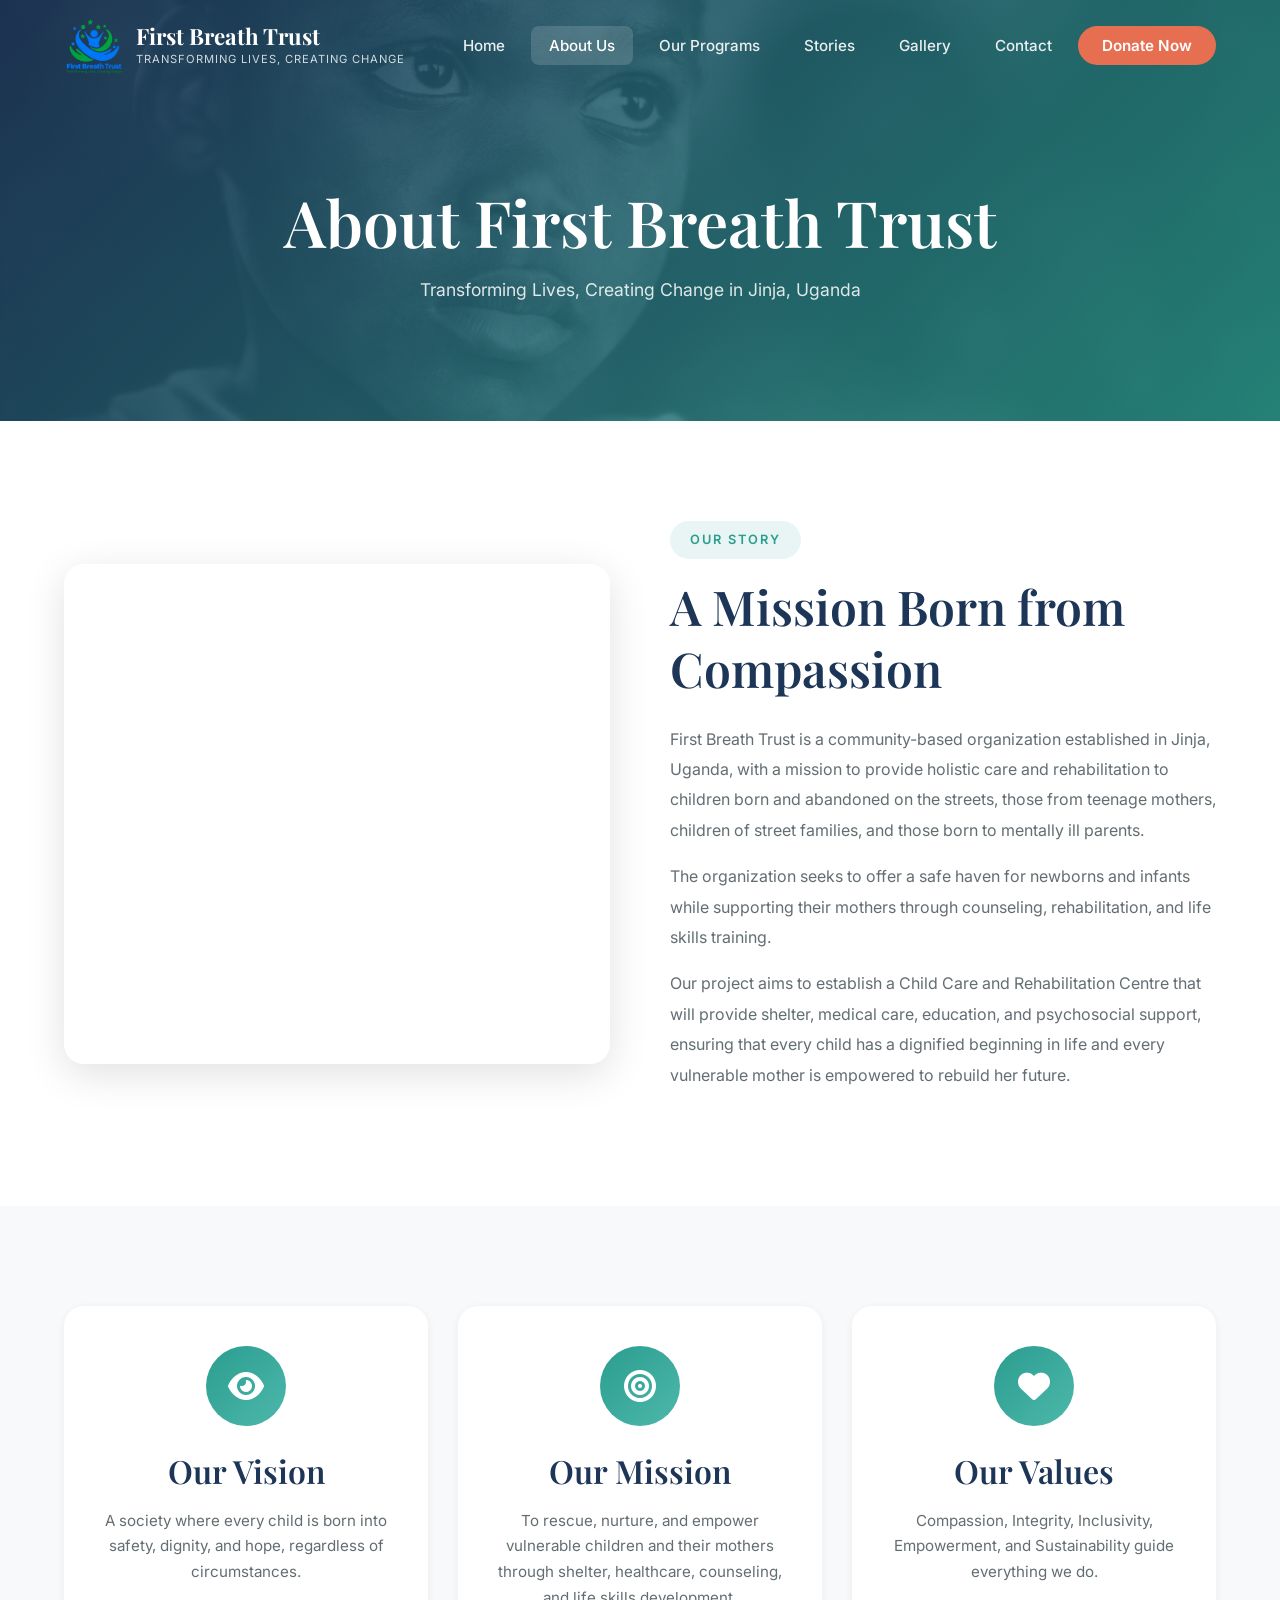
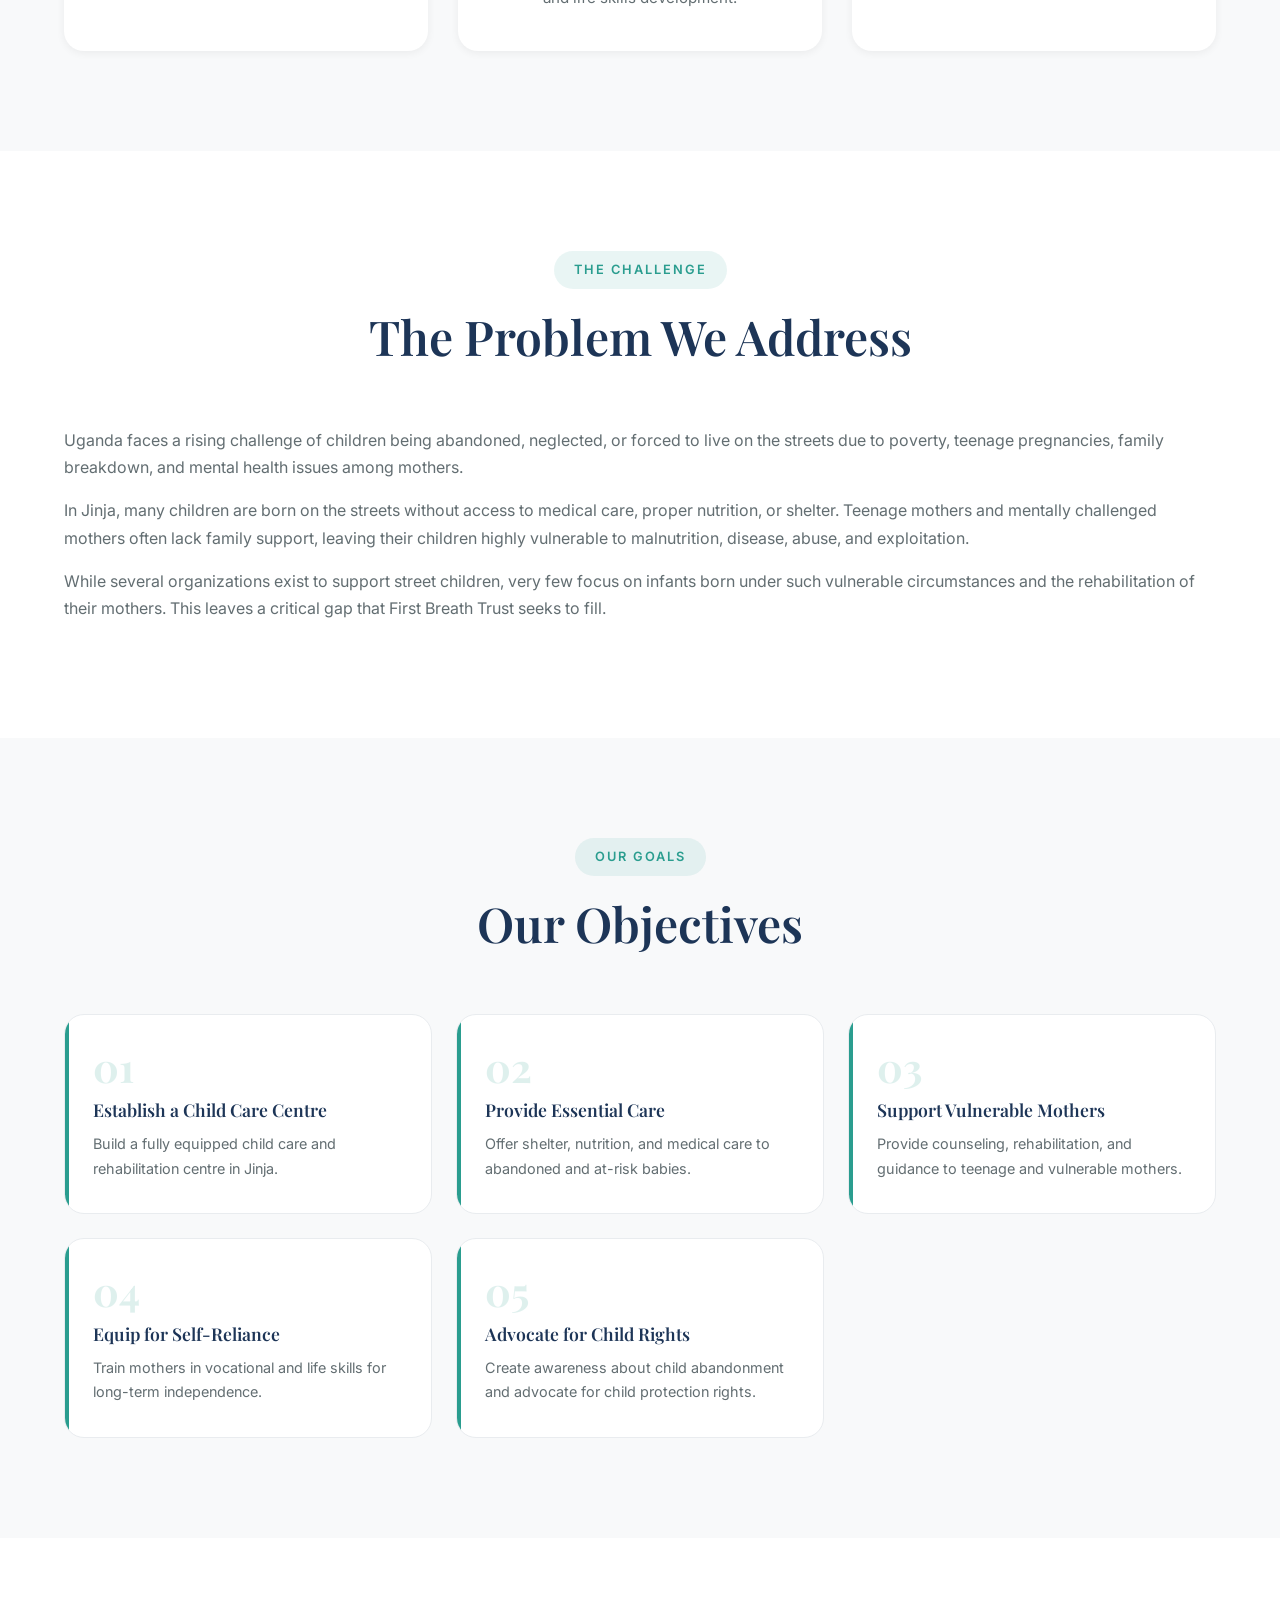
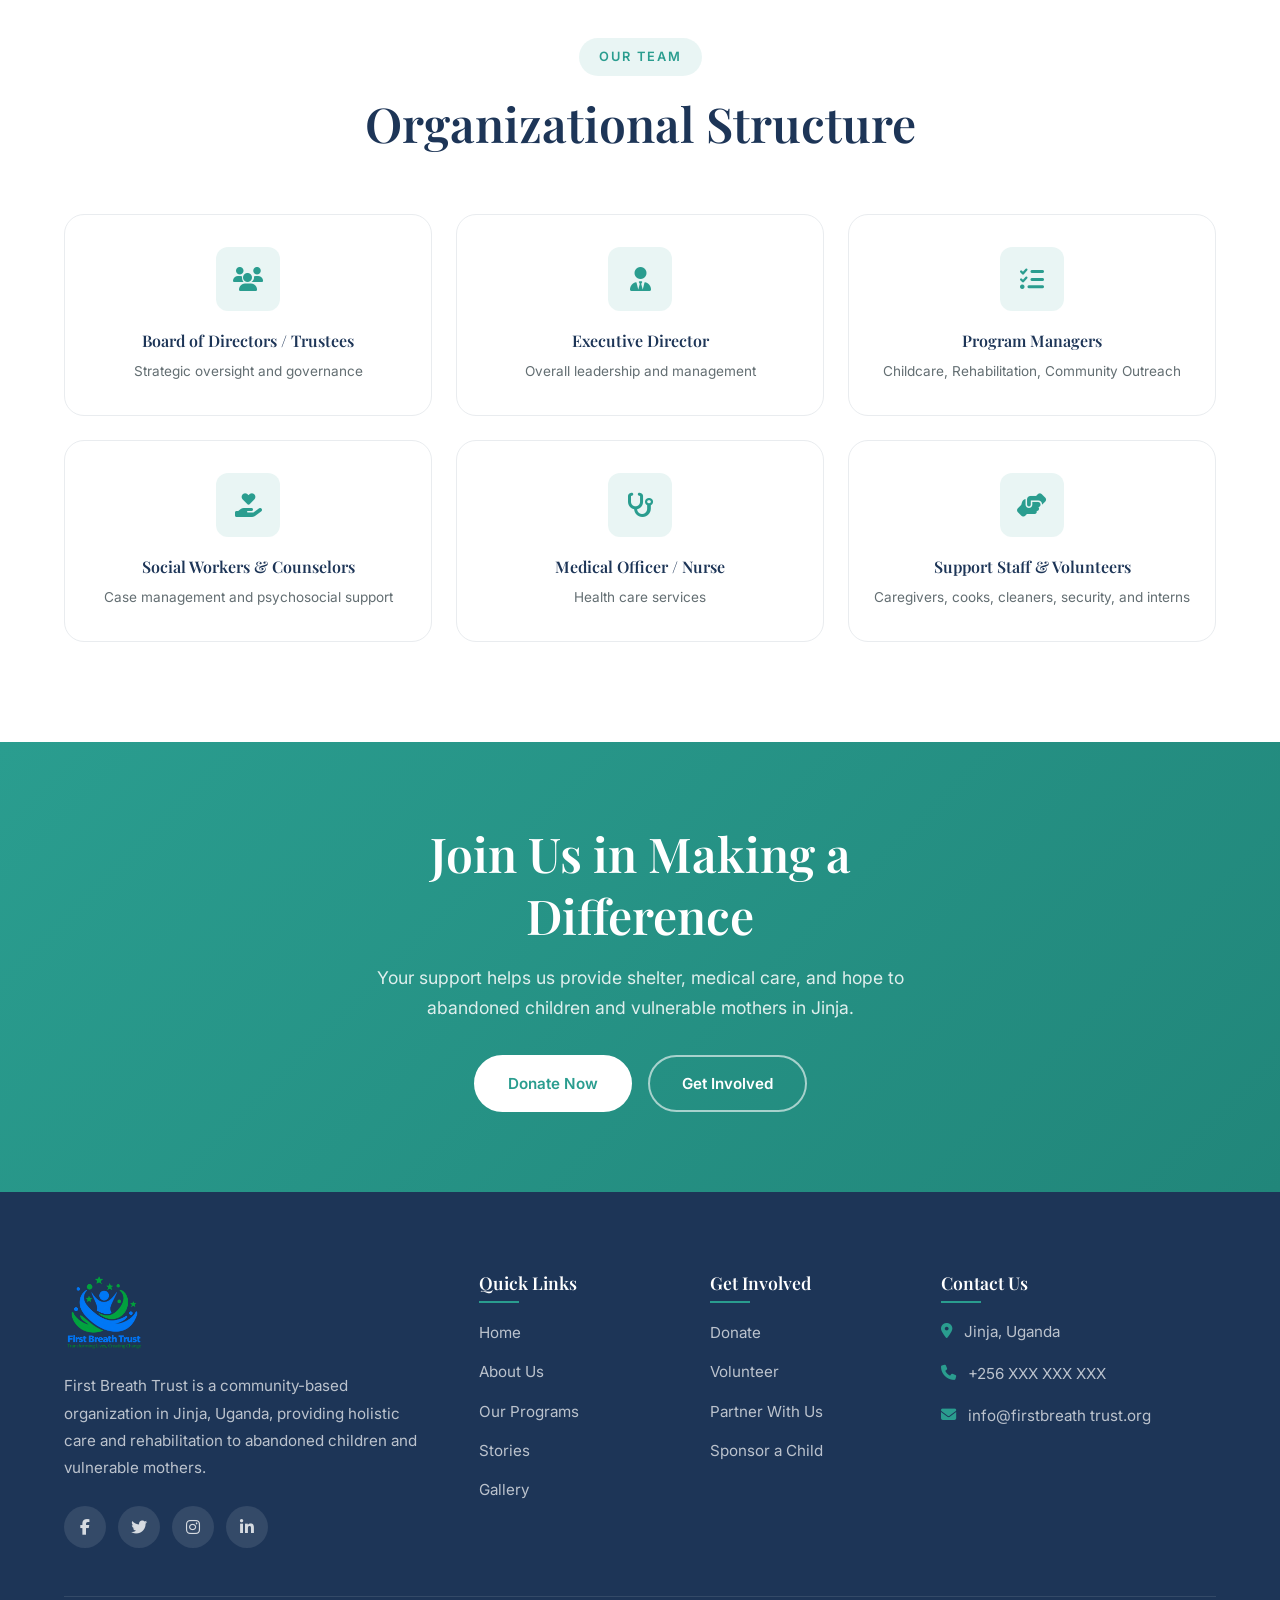
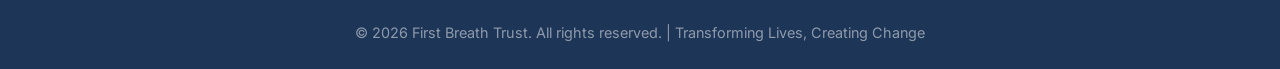
==== about.html @ 8ded1dd7 "Initial commit - First Breath Trust website" ====
<!DOCTYPE html>
<html lang="en">
<head>
    <title>About Us - First Breath Trust</title>
    <meta charset="utf-8">
    <meta name="viewport" content="width=device-width, initial-scale=1, shrink-to-fit=no">
    <meta name="description" content="Learn about First Breath Trust's mission, vision, and the team behind our work in Jinja, Uganda.">
    
    <link rel="preconnect" href="https://fonts.googleapis.com">
    <link rel="preconnect" href="https://fonts.gstatic.com" crossorigin>
    <link href="https://fonts.googleapis.com/css2?family=Inter:wght@300;400;500;600;700&family=Playfair+Display:wght@400;500;600;700&display=swap" rel="stylesheet">
    <link rel="stylesheet" href="https://cdnjs.cloudflare.com/ajax/libs/font-awesome/6.4.0/css/all.min.css">
    <link rel="stylesheet" href="css/style.css">
</head>
<body>
    <!-- Navigation -->
    <nav class="navbar" id="navbar">
        <div class="container nav-container">
            <a class="navbar-brand" href="index.html">
                <img src="images/FBT logo.png" alt="First Breath Trust Logo" class="logo-img">
                <div class="brand-text">
                    <span class="brand-name">First Breath Trust</span>
                    <span class="brand-tagline">Transforming Lives, Creating Change</span>
                </div>
            </a>
            <button class="nav-toggle" id="navToggle" aria-label="Toggle navigation">
                <span></span>
                <span></span>
                <span></span>
            </button>
            <ul class="nav-menu" id="navMenu">
                <li><a href="index.html" class="nav-link">Home</a></li>
                <li><a href="about.html" class="nav-link active">About Us</a></li>
                <li><a href="programs.html" class="nav-link">Our Programs</a></li>
                <li><a href="stories.html" class="nav-link">Stories</a></li>
                <li><a href="gallery.html" class="nav-link">Gallery</a></li>
                <li><a href="contact.html" class="nav-link">Contact</a></li>
                <li><a href="donate.html" class="nav-link nav-cta">Donate Now</a></li>
            </ul>
        </div>
    </nav>

    <!-- Page Header -->
    <section class="page-header">
        <div class="page-header-overlay"></div>
        <div class="page-header-bg" style="background-image: url('images/bg_7.jpg');"></div>
        <div class="container page-header-content">
            <h1>About First Breath Trust</h1>
            <p>Transforming Lives, Creating Change in Jinja, Uganda</p>
        </div>
    </section>

    <!-- Our Story -->
    <section class="section">
        <div class="container">
            <div class="story-grid">
                <div class="story-image" style="background-image: url('images/bg_3.jpg');"></div>
                <div class="story-content">
                    <span class="section-tag">Our Story</span>
                    <h2 class="section-title">A Mission Born from Compassion</h2>
                    <p>First Breath Trust is a community-based organization established in Jinja, Uganda, with a mission to provide holistic care and rehabilitation to children born and abandoned on the streets, those from teenage mothers, children of street families, and those born to mentally ill parents.</p>
                    <p>The organization seeks to offer a safe haven for newborns and infants while supporting their mothers through counseling, rehabilitation, and life skills training.</p>
                    <p>Our project aims to establish a Child Care and Rehabilitation Centre that will provide shelter, medical care, education, and psychosocial support, ensuring that every child has a dignified beginning in life and every vulnerable mother is empowered to rebuild her future.</p>
                </div>
            </div>
        </div>
    </section>

    <!-- Vision, Mission, Values -->
    <section class="section bg-light">
        <div class="container">
            <div class="vmv-grid">
                <div class="vmv-card">
                    <div class="vmv-icon"><i class="fas fa-eye"></i></div>
                    <h3>Our Vision</h3>
                    <p>A society where every child is born into safety, dignity, and hope, regardless of circumstances.</p>
                </div>
                <div class="vmv-card">
                    <div class="vmv-icon"><i class="fas fa-bullseye"></i></div>
                    <h3>Our Mission</h3>
                    <p>To rescue, nurture, and empower vulnerable children and their mothers through shelter, healthcare, counseling, and life skills development.</p>
                </div>
                <div class="vmv-card">
                    <div class="vmv-icon"><i class="fas fa-heart"></i></div>
                    <h3>Our Values</h3>
                    <p>Compassion, Integrity, Inclusivity, Empowerment, and Sustainability guide everything we do.</p>
                </div>
            </div>
        </div>
    </section>

    <!-- The Problem We Address -->
    <section class="section">
        <div class="container">
            <div class="section-header">
                <span class="section-tag">The Challenge</span>
                <h2 class="section-title">The Problem We Address</h2>
            </div>
            <div class="problem-content">
                <p>Uganda faces a rising challenge of children being abandoned, neglected, or forced to live on the streets due to poverty, teenage pregnancies, family breakdown, and mental health issues among mothers.</p>
                <p>In Jinja, many children are born on the streets without access to medical care, proper nutrition, or shelter. Teenage mothers and mentally challenged mothers often lack family support, leaving their children highly vulnerable to malnutrition, disease, abuse, and exploitation.</p>
                <p>While several organizations exist to support street children, very few focus on infants born under such vulnerable circumstances and the rehabilitation of their mothers. This leaves a critical gap that First Breath Trust seeks to fill.</p>
            </div>
        </div>
    </section>

    <!-- Our Objectives -->
    <section class="section bg-light">
        <div class="container">
            <div class="section-header">
                <span class="section-tag">Our Goals</span>
                <h2 class="section-title">Our Objectives</h2>
            </div>
            <div class="objectives-grid">
                <div class="objective-card">
                    <span class="objective-number">01</span>
                    <h3>Establish a Child Care Centre</h3>
                    <p>Build a fully equipped child care and rehabilitation centre in Jinja.</p>
                </div>
                <div class="objective-card">
                    <span class="objective-number">02</span>
                    <h3>Provide Essential Care</h3>
                    <p>Offer shelter, nutrition, and medical care to abandoned and at-risk babies.</p>
                </div>
                <div class="objective-card">
                    <span class="objective-number">03</span>
                    <h3>Support Vulnerable Mothers</h3>
                    <p>Provide counseling, rehabilitation, and guidance to teenage and vulnerable mothers.</p>
                </div>
                <div class="objective-card">
                    <span class="objective-number">04</span>
                    <h3>Equip for Self-Reliance</h3>
                    <p>Train mothers in vocational and life skills for long-term independence.</p>
                </div>
                <div class="objective-card">
                    <span class="objective-number">05</span>
                    <h3>Advocate for Child Rights</h3>
                    <p>Create awareness about child abandonment and advocate for child protection rights.</p>
                </div>
            </div>
        </div>
    </section>

    <!-- Organizational Structure -->
    <section class="section">
        <div class="container">
            <div class="section-header">
                <span class="section-tag">Our Team</span>
                <h2 class="section-title">Organizational Structure</h2>
            </div>
            <div class="team-grid">
                <div class="team-card">
                    <div class="team-icon"><i class="fas fa-users"></i></div>
                    <h3>Board of Directors / Trustees</h3>
                    <p>Strategic oversight and governance</p>
                </div>
                <div class="team-card">
                    <div class="team-icon"><i class="fas fa-user-tie"></i></div>
                    <h3>Executive Director</h3>
                    <p>Overall leadership and management</p>
                </div>
                <div class="team-card">
                    <div class="team-icon"><i class="fas fa-tasks"></i></div>
                    <h3>Program Managers</h3>
                    <p>Childcare, Rehabilitation, Community Outreach</p>
                </div>
                <div class="team-card">
                    <div class="team-icon"><i class="fas fa-hand-holding-heart"></i></div>
                    <h3>Social Workers & Counselors</h3>
                    <p>Case management and psychosocial support</p>
                </div>
                <div class="team-card">
                    <div class="team-icon"><i class="fas fa-stethoscope"></i></div>
                    <h3>Medical Officer / Nurse</h3>
                    <p>Health care services</p>
                </div>
                <div class="team-card">
                    <div class="team-icon"><i class="fas fa-hands-helping"></i></div>
                    <h3>Support Staff & Volunteers</h3>
                    <p>Caregivers, cooks, cleaners, security, and interns</p>
                </div>
            </div>
        </div>
    </section>

    <!-- CTA Section -->
    <section class="cta-section">
        <div class="container">
            <div class="cta-content">
                <h2>Join Us in Making a Difference</h2>
                <p>Your support helps us provide shelter, medical care, and hope to abandoned children and vulnerable mothers in Jinja.</p>
                <div class="cta-actions">
                    <a href="donate.html" class="btn btn-white">Donate Now</a>
                    <a href="contact.html" class="btn btn-outline-white">Get Involved</a>
                </div>
            </div>
        </div>
    </section>

    <!-- Footer -->
    <footer class="footer">
        <div class="container">
            <div class="footer-grid">
                <div class="footer-col">
                    <img src="images/FBT logo.png" alt="First Breath Trust" class="footer-logo">
                    <p class="footer-desc">First Breath Trust is a community-based organization in Jinja, Uganda, providing holistic care and rehabilitation to abandoned children and vulnerable mothers.</p>
                    <div class="social-links">
                        <a href="#" aria-label="Facebook"><i class="fab fa-facebook-f"></i></a>
                        <a href="#" aria-label="Twitter"><i class="fab fa-twitter"></i></a>
                        <a href="#" aria-label="Instagram"><i class="fab fa-instagram"></i></a>
                        <a href="#" aria-label="LinkedIn"><i class="fab fa-linkedin-in"></i></a>
                    </div>
                </div>
                <div class="footer-col">
                    <h4>Quick Links</h4>
                    <ul class="footer-links">
                        <li><a href="index.html">Home</a></li>
                        <li><a href="about.html">About Us</a></li>
                        <li><a href="programs.html">Our Programs</a></li>
                        <li><a href="stories.html">Stories</a></li>
                        <li><a href="gallery.html">Gallery</a></li>
                    </ul>
                </div>
                <div class="footer-col">
                    <h4>Get Involved</h4>
                    <ul class="footer-links">
                        <li><a href="donate.html">Donate</a></li>
                        <li><a href="contact.html">Volunteer</a></li>
                        <li><a href="contact.html">Partner With Us</a></li>
                        <li><a href="contact.html">Sponsor a Child</a></li>
                    </ul>
                </div>
                <div class="footer-col">
                    <h4>Contact Us</h4>
                    <ul class="footer-contact">
                        <li><i class="fas fa-map-marker-alt"></i> Jinja, Uganda</li>
                        <li><i class="fas fa-phone"></i> +256 XXX XXX XXX</li>
                        <li><i class="fas fa-envelope"></i> info@firstbreath trust.org</li>
                    </ul>
                </div>
            </div>
            <div class="footer-bottom">
                <p>&copy; <span id="year"></span> First Breath Trust. All rights reserved. | Transforming Lives, Creating Change</p>
            </div>
        </div>
    </footer>

    <script src="js/main.js"></script>
</body>
</html>
---- css/style.css ----
/* ============================================
   First Breath Trust - Modern Professional CSS
   ============================================ */

/* CSS Variables */
:root {
    --primary: #2A9D8F;
    --primary-dark: #21867A;
    --primary-light: #4DB8AB;
    --secondary: #E76F51;
    --secondary-dark: #D55A3C;
    --accent: #F4A261;
    --dark: #1D3557;
    --dark-light: #2B4A6F;
    --text: #2D3436;
    --text-light: #636E72;
    --text-muted: #95A5A6;
    --bg-light: #F8F9FA;
    --bg-cream: #FDF8F3;
    --white: #FFFFFF;
    --border: #E9ECEF;
    --shadow-sm: 0 2px 8px rgba(0,0,0,0.06);
    --shadow-md: 0 4px 20px rgba(0,0,0,0.08);
    --shadow-lg: 0 10px 40px rgba(0,0,0,0.12);
    --radius-sm: 8px;
    --radius-md: 12px;
    --radius-lg: 20px;
    --radius-xl: 30px;
    --transition: all 0.3s cubic-bezier(0.4, 0, 0.2, 1);
    --font-primary: 'Inter', -apple-system, BlinkMacSystemFont, sans-serif;
    --font-display: 'Playfair Display', Georgia, serif;
}

/* Reset & Base */
*, *::before, *::after {
    margin: 0;
    padding: 0;
    box-sizing: border-box;
}

html {
    scroll-behavior: smooth;
    -webkit-text-size-adjust: 100%;
}

body {
    font-family: var(--font-primary);
    font-size: 16px;
    line-height: 1.7;
    color: var(--text);
    background: var(--white);
    overflow-x: hidden;
    -webkit-font-smoothing: antialiased;
    -moz-osx-font-smoothing: grayscale;
}

img {
    max-width: 100%;
    height: auto;
    display: block;
}

a {
    text-decoration: none;
    color: inherit;
    transition: var(--transition);
}

ul {
    list-style: none;
}

/* Typography */
h1, h2, h3, h4, h5, h6 {
    font-family: var(--font-display);
    font-weight: 600;
    line-height: 1.3;
    color: var(--dark);
}

h1 { font-size: clamp(2.5rem, 5vw, 4rem); }
h2 { font-size: clamp(2rem, 4vw, 3rem); }
h3 { font-size: clamp(1.5rem, 3vw, 2rem); }
h4 { font-size: 1.25rem; }

p {
    color: var(--text-light);
    margin-bottom: 1rem;
}

.highlight {
    color: var(--primary);
    position: relative;
}

/* Container */
.container {
    width: 100%;
    max-width: 1200px;
    margin: 0 auto;
    padding: 0 24px;
}

/* Section */
.section {
    padding: 100px 0;
}

.section-header {
    text-align: center;
    max-width: 700px;
    margin: 0 auto 60px;
}

.section-tag {
    display: inline-block;
    font-size: 0.8rem;
    font-weight: 600;
    text-transform: uppercase;
    letter-spacing: 2px;
    color: var(--primary);
    background: rgba(42, 157, 143, 0.1);
    padding: 8px 20px;
    border-radius: 50px;
    margin-bottom: 16px;
}

.section-title {
    margin-bottom: 16px;
}

.section-desc {
    font-size: 1.1rem;
    color: var(--text-light);
}

.bg-light {
    background: var(--bg-light);
}

/* ============================================
   Navigation
   ============================================ */
.navbar {
    position: fixed;
    top: 0;
    left: 0;
    right: 0;
    z-index: 1000;
    background: transparent;
    padding: 16px 0;
    transition: var(--transition);
}

.navbar.scrolled {
    background: rgba(255, 255, 255, 0.98);
    backdrop-filter: blur(20px);
    box-shadow: var(--shadow-sm);
    padding: 10px 0;
}

.nav-container {
    display: flex;
    align-items: center;
    justify-content: space-between;
}

.navbar-brand {
    display: flex;
    align-items: center;
    gap: 12px;
}

.logo-img {
    width: 60px;
    height: 60px;
    object-fit: contain;
    transition: var(--transition);
}

.navbar.scrolled .logo-img {
    width: 50px;
    height: 50px;
}

.brand-text {
    display: flex;
    flex-direction: column;
}

.brand-name {
    font-family: var(--font-display);
    font-size: 1.4rem;
    font-weight: 700;
    color: var(--white);
    line-height: 1.2;
    transition: var(--transition);
}

.brand-tagline {
    font-size: 0.7rem;
    color: rgba(255,255,255,0.8);
    letter-spacing: 1px;
    text-transform: uppercase;
    transition: var(--transition);
}

.navbar.scrolled .brand-name {
    color: var(--dark);
}

.navbar.scrolled .brand-tagline {
    color: var(--text-light);
}

.nav-menu {
    display: flex;
    align-items: center;
    gap: 8px;
}

.nav-link {
    font-size: 0.95rem;
    font-weight: 500;
    color: rgba(255,255,255,0.9);
    padding: 10px 18px;
    border-radius: var(--radius-sm);
    transition: var(--transition);
}

.nav-link:hover,
.nav-link.active {
    color: var(--white);
    background: rgba(255,255,255,0.15);
}

.navbar.scrolled .nav-link {
    color: var(--text);
}

.navbar.scrolled .nav-link:hover,
.navbar.scrolled .nav-link.active {
    color: var(--primary);
    background: rgba(42, 157, 143, 0.08);
}

.nav-cta {
    background: var(--secondary) !important;
    color: var(--white) !important;
    padding: 10px 24px !important;
    border-radius: 50px !important;
    font-weight: 600 !important;
}

.nav-cta:hover {
    background: var(--secondary-dark) !important;
    transform: translateY(-2px);
    box-shadow: 0 4px 15px rgba(231, 111, 81, 0.4);
}

.nav-toggle {
    display: none;
    flex-direction: column;
    gap: 5px;
    background: none;
    border: none;
    cursor: pointer;
    padding: 8px;
}

.nav-toggle span {
    width: 24px;
    height: 2px;
    background: var(--white);
    transition: var(--transition);
    border-radius: 2px;
}

.navbar.scrolled .nav-toggle span {
    background: var(--dark);
}

/* ============================================
   Hero Section
   ============================================ */
.hero {
    position: relative;
    min-height: 100vh;
    display: flex;
    align-items: center;
    overflow: hidden;
}

.hero-bg {
    position: absolute;
    inset: 0;
    background-size: cover;
    background-position: center;
    transform: scale(1.05);
    animation: heroZoom 20s ease-in-out infinite alternate;
}

@keyframes heroZoom {
    from { transform: scale(1.05); }
    to { transform: scale(1.15); }
}

.hero-overlay {
    position: absolute;
    inset: 0;
    background: linear-gradient(135deg, rgba(29, 53, 87, 0.92) 0%, rgba(42, 157, 143, 0.75) 100%);
    z-index: 1;
}

.hero-content {
    position: relative;
    z-index: 2;
    padding: 120px 0 80px;
}

.hero-text {
    max-width: 700px;
}

.hero-badge {
    display: inline-block;
    font-size: 0.8rem;
    font-weight: 600;
    text-transform: uppercase;
    letter-spacing: 2px;
    color: var(--accent);
    background: rgba(244, 162, 97, 0.15);
    padding: 10px 24px;
    border-radius: 50px;
    margin-bottom: 24px;
    border: 1px solid rgba(244, 162, 97, 0.3);
}

.hero-title {
    color: var(--white);
    margin-bottom: 24px;
    line-height: 1.15;
}

.hero-subtitle {
    font-size: 1.15rem;
    color: rgba(255,255,255,0.85);
    line-height: 1.8;
    margin-bottom: 36px;
}

.hero-actions {
    display: flex;
    gap: 16px;
    flex-wrap: wrap;
}

.hero-stats {
    display: flex;
    gap: 24px;
    margin-top: 80px;
    flex-wrap: wrap;
}

.stat-card {
    background: rgba(255,255,255,0.1);
    backdrop-filter: blur(10px);
    border: 1px solid rgba(255,255,255,0.15);
    border-radius: var(--radius-md);
    padding: 24px 32px;
    text-align: center;
    min-width: 160px;
    transition: var(--transition);
}

.stat-card:hover {
    background: rgba(255,255,255,0.15);
    transform: translateY(-4px);
}

.stat-number {
    display: block;
    font-family: var(--font-display);
    font-size: 2.5rem;
    font-weight: 700;
    color: var(--accent);
    line-height: 1;
    margin-bottom: 8px;
}

.stat-label {
    font-size: 0.85rem;
    color: rgba(255,255,255,0.8);
    text-transform: uppercase;
    letter-spacing: 1px;
}

/* ============================================
   Buttons
   ============================================ */
.btn {
    display: inline-flex;
    align-items: center;
    justify-content: center;
    gap: 8px;
    padding: 14px 32px;
    font-family: var(--font-primary);
    font-size: 0.95rem;
    font-weight: 600;
    border-radius: 50px;
    border: 2px solid transparent;
    cursor: pointer;
    transition: var(--transition);
    text-align: center;
}

.btn-primary {
    background: var(--secondary);
    color: var(--white);
    border-color: var(--secondary);
}

.btn-primary:hover {
    background: var(--secondary-dark);
    border-color: var(--secondary-dark);
    transform: translateY(-2px);
    box-shadow: 0 8px 25px rgba(231, 111, 81, 0.4);
}

.btn-outline {
    background: transparent;
    color: var(--white);
    border-color: rgba(255,255,255,0.5);
}

.btn-outline:hover {
    background: var(--white);
    color: var(--primary);
    border-color: var(--white);
}

.btn-white {
    background: var(--white);
    color: var(--primary);
    border-color: var(--white);
}

.btn-white:hover {
    background: transparent;
    color: var(--white);
    border-color: var(--white);
}

.btn-outline-white {
    background: transparent;
    color: var(--white);
    border-color: rgba(255,255,255,0.6);
}

.btn-outline-white:hover {
    background: var(--white);
    color: var(--primary);
    border-color: var(--white);
}

.btn-block {
    width: 100%;
}

/* ============================================
   Mission Section
   ============================================ */
.mission-grid {
    display: grid;
    grid-template-columns: repeat(4, 1fr);
    gap: 24px;
}

.mission-card {
    background: var(--white);
    border: 1px solid var(--border);
    border-radius: var(--radius-lg);
    padding: 36px 28px;
    text-align: center;
    transition: var(--transition);
}

.mission-card:hover {
    transform: translateY(-8px);
    box-shadow: var(--shadow-lg);
    border-color: transparent;
}

.mission-icon {
    width: 72px;
    height: 72px;
    background: linear-gradient(135deg, var(--primary), var(--primary-light));
    border-radius: var(--radius-md);
    display: flex;
    align-items: center;
    justify-content: center;
    margin: 0 auto 24px;
    font-size: 1.8rem;
    color: var(--white);
    transition: var(--transition);
}

.mission-card:hover .mission-icon {
    transform: scale(1.1) rotate(-5deg);
}

.mission-card h3 {
    font-size: 1.2rem;
    margin-bottom: 12px;
}

.mission-card p {
    font-size: 0.95rem;
    margin: 0;
}

/* ============================================
   Programs Section
   ============================================ */
.programs-grid {
    display: grid;
    grid-template-columns: repeat(3, 1fr);
    gap: 30px;
}

.program-card {
    background: var(--white);
    border-radius: var(--radius-lg);
    overflow: hidden;
    box-shadow: var(--shadow-sm);
    transition: var(--transition);
}

.program-card:hover {
    transform: translateY(-8px);
    box-shadow: var(--shadow-lg);
}

.program-image {
    height: 240px;
    background-size: cover;
    background-position: center;
    position: relative;
}

.program-badge {
    position: absolute;
    top: 16px;
    left: 16px;
    background: var(--secondary);
    color: var(--white);
    font-size: 0.75rem;
    font-weight: 600;
    text-transform: uppercase;
    letter-spacing: 1px;
    padding: 8px 16px;
    border-radius: 50px;
}

.program-content {
    padding: 28px;
}

.program-content h3 {
    font-size: 1.2rem;
    margin-bottom: 12px;
}

.program-content p {
    font-size: 0.95rem;
    margin-bottom: 16px;
}

.program-link {
    display: inline-flex;
    align-items: center;
    gap: 8px;
    font-size: 0.9rem;
    font-weight: 600;
    color: var(--primary);
}

.program-link:hover {
    gap: 12px;
    color: var(--primary-dark);
}

/* ============================================
   Impact Section
   ============================================ */
.impact-content {
    display: grid;
    grid-template-columns: 1fr 1fr;
    gap: 60px;
    align-items: center;
}

.impact-text .section-title {
    text-align: left;
}

.impact-text > p {
    font-size: 1.05rem;
    margin-bottom: 24px;
}

.impact-list {
    margin-bottom: 32px;
}

.impact-list li {
    display: flex;
    align-items: flex-start;
    gap: 12px;
    margin-bottom: 14px;
    font-size: 0.95rem;
    color: var(--text-light);
}

.impact-list li i {
    color: var(--primary);
    font-size: 1.1rem;
    margin-top: 3px;
}

.impact-image {
    height: 500px;
    background-size: cover;
    background-position: center;
    border-radius: var(--radius-lg);
    box-shadow: var(--shadow-lg);
}

/* ============================================
   Testimonials Section
   ============================================ */
.testimonials-grid {
    display: grid;
    grid-template-columns: repeat(3, 1fr);
    gap: 30px;
}

.testimonial-card {
    background: var(--white);
    border-radius: var(--radius-lg);
    padding: 36px 28px;
    box-shadow: var(--shadow-sm);
    transition: var(--transition);
    position: relative;
}

.testimonial-card:hover {
    transform: translateY(-5px);
    box-shadow: var(--shadow-md);
}

.testimonial-quote {
    font-size: 2rem;
    color: var(--primary);
    opacity: 0.2;
    margin-bottom: 16px;
}

.testimonial-card > p {
    font-size: 1rem;
    font-style: italic;
    line-height: 1.8;
    margin-bottom: 24px;
}

.testimonial-author {
    display: flex;
    align-items: center;
    gap: 14px;
}

.author-avatar {
    width: 50px;
    height: 50px;
    border-radius: 50%;
    background-size: cover;
    background-position: center;
    border: 3px solid var(--primary-light);
}

.author-info strong {
    display: block;
    font-size: 0.95rem;
    color: var(--dark);
}

.author-info span {
    font-size: 0.8rem;
    color: var(--text-muted);
}

/* ============================================
   CTA Section
   ============================================ */
.cta-section {
    background: linear-gradient(135deg, var(--primary) 0%, var(--primary-dark) 100%);
    padding: 80px 0;
}

.cta-content {
    text-align: center;
    max-width: 600px;
    margin: 0 auto;
}

.cta-content h2 {
    color: var(--white);
    margin-bottom: 16px;
}

.cta-content p {
    color: rgba(255,255,255,0.85);
    font-size: 1.1rem;
    margin-bottom: 32px;
}

.cta-actions {
    display: flex;
    gap: 16px;
    justify-content: center;
    flex-wrap: wrap;
}

/* ============================================
   Page Header
   ============================================ */
.page-header {
    position: relative;
    padding: 180px 0 100px;
    overflow: hidden;
}

.page-header-bg {
    position: absolute;
    inset: 0;
    background-size: cover;
    background-position: center;
}

.page-header-overlay {
    position: absolute;
    inset: 0;
    background: linear-gradient(135deg, rgba(29, 53, 87, 0.9) 0%, rgba(42, 157, 143, 0.8) 100%);
    z-index: 1;
}

.page-header-content {
    position: relative;
    z-index: 2;
    text-align: center;
}

.page-header-content h1 {
    color: var(--white);
    margin-bottom: 12px;
}

.page-header-content p {
    color: rgba(255,255,255,0.85);
    font-size: 1.1rem;
}

/* ============================================
   Story / About Sections
   ============================================ */
.story-grid {
    display: grid;
    grid-template-columns: 1fr 1fr;
    gap: 60px;
    align-items: center;
}

.story-image {
    height: 500px;
    background-size: cover;
    background-position: center;
    border-radius: var(--radius-lg);
    box-shadow: var(--shadow-lg);
}

.story-content .section-title {
    text-align: left;
    margin-bottom: 24px;
}

.story-content p {
    font-size: 1rem;
    line-height: 1.9;
}

/* VMV Cards */
.vmv-grid {
    display: grid;
    grid-template-columns: repeat(3, 1fr);
    gap: 30px;
}

.vmv-card {
    background: var(--white);
    border-radius: var(--radius-lg);
    padding: 40px 32px;
    text-align: center;
    box-shadow: var(--shadow-sm);
    transition: var(--transition);
}

.vmv-card:hover {
    transform: translateY(-8px);
    box-shadow: var(--shadow-lg);
}

.vmv-icon {
    width: 80px;
    height: 80px;
    background: linear-gradient(135deg, var(--primary), var(--primary-light));
    border-radius: 50%;
    display: flex;
    align-items: center;
    justify-content: center;
    margin: 0 auto 24px;
    font-size: 2rem;
    color: var(--white);
}

.vmv-card h3 {
    margin-bottom: 16px;
}

.vmv-card p {
    font-size: 0.95rem;
    margin: 0;
}

/* Objectives */
.objectives-grid {
    display: grid;
    grid-template-columns: repeat(3, 1fr);
    gap: 24px;
}

.objective-card {
    background: var(--white);
    border: 1px solid var(--border);
    border-radius: var(--radius-lg);
    padding: 32px 28px;
    transition: var(--transition);
    position: relative;
    overflow: hidden;
}

.objective-card::before {
    content: '';
    position: absolute;
    top: 0;
    left: 0;
    width: 4px;
    height: 100%;
    background: var(--primary);
    transition: var(--transition);
}

.objective-card:hover {
    transform: translateX(8px);
    box-shadow: var(--shadow-md);
}

.objective-card:hover::before {
    width: 6px;
}

.objective-number {
    font-family: var(--font-display);
    font-size: 2.5rem;
    font-weight: 700;
    color: var(--primary);
    opacity: 0.15;
    line-height: 1;
    display: block;
    margin-bottom: 12px;
}

.objective-card h3 {
    font-size: 1.1rem;
    margin-bottom: 10px;
}

.objective-card p {
    font-size: 0.9rem;
    margin: 0;
}

/* Team Grid */
.team-grid {
    display: grid;
    grid-template-columns: repeat(3, 1fr);
    gap: 24px;
}

.team-card {
    background: var(--white);
    border: 1px solid var(--border);
    border-radius: var(--radius-lg);
    padding: 32px 24px;
    text-align: center;
    transition: var(--transition);
}

.team-card:hover {
    transform: translateY(-5px);
    box-shadow: var(--shadow-md);
    border-color: var(--primary-light);
}

.team-icon {
    width: 64px;
    height: 64px;
    background: rgba(42, 157, 143, 0.1);
    border-radius: var(--radius-md);
    display: flex;
    align-items: center;
    justify-content: center;
    margin: 0 auto 20px;
    font-size: 1.5rem;
    color: var(--primary);
}

.team-card h3 {
    font-size: 1rem;
    margin-bottom: 8px;
}

.team-card p {
    font-size: 0.85rem;
    margin: 0;
}

/* ============================================
   Programs Detailed
   ============================================ */
.programs-detailed {
    display: flex;
    flex-direction: column;
    gap: 60px;
}

.program-detailed-card {
    display: grid;
    grid-template-columns: 1fr 1fr;
    gap: 50px;
    align-items: center;
}

.program-detailed-card.reverse {
    direction: rtl;
}

.program-detailed-card.reverse > * {
    direction: ltr;
}

.program-detailed-image {
    height: 450px;
    background-size: cover;
    background-position: center;
    border-radius: var(--radius-lg);
    box-shadow: var(--shadow-lg);
    position: relative;
}

.program-detailed-content h3 {
    margin-bottom: 16px;
}

.program-detailed-content > p {
    margin-bottom: 24px;
}

.program-features {
    display: flex;
    flex-direction: column;
    gap: 12px;
}

.program-features li {
    display: flex;
    align-items: flex-start;
    gap: 12px;
    font-size: 0.95rem;
    color: var(--text-light);
}

.program-features li i {
    color: var(--primary);
    margin-top: 4px;
}

/* Uniqueness */
.uniqueness-grid {
    display: grid;
    grid-template-columns: repeat(3, 1fr);
    gap: 30px;
}

.uniqueness-card {
    background: var(--white);
    border-radius: var(--radius-lg);
    padding: 40px 32px;
    text-align: center;
    box-shadow: var(--shadow-sm);
    transition: var(--transition);
}

.uniqueness-card:hover {
    transform: translateY(-8px);
    box-shadow: var(--shadow-lg);
}

.uniqueness-icon {
    width: 72px;
    height: 72px;
    background: linear-gradient(135deg, var(--accent), var(--secondary));
    border-radius: 50%;
    display: flex;
    align-items: center;
    justify-content: center;
    margin: 0 auto 24px;
    font-size: 1.6rem;
    color: var(--white);
}

.uniqueness-card h3 {
    font-size: 1.15rem;
    margin-bottom: 12px;
}

.uniqueness-card p {
    font-size: 0.95rem;
    margin: 0;
}

/* Sustainability */
.sustainability-grid {
    display: grid;
    grid-template-columns: repeat(4, 1fr);
    gap: 24px;
}

.sustainability-card {
    background: var(--white);
    border: 1px solid var(--border);
    border-radius: var(--radius-lg);
    padding: 32px 24px;
    text-align: center;
    transition: var(--transition);
}

.sustainability-card:hover {
    transform: translateY(-5px);
    box-shadow: var(--shadow-md);
}

.sustainability-card i {
    font-size: 2rem;
    color: var(--primary);
    margin-bottom: 16px;
    display: block;
}

.sustainability-card h4 {
    font-size: 1rem;
    margin-bottom: 8px;
}

.sustainability-card p {
    font-size: 0.85rem;
    margin: 0;
}

/* ============================================
   Donation Page
   ============================================ */
.donation-grid {
    display: grid;
    grid-template-columns: 1fr 1fr;
    gap: 60px;
    align-items: start;
}

.donation-info .section-title {
    text-align: left;
    margin-bottom: 20px;
}

.donation-info > p {
    font-size: 1.05rem;
    margin-bottom: 32px;
}

.donation-impact {
    display: flex;
    flex-direction: column;
    gap: 16px;
    margin-bottom: 32px;
}

.impact-item {
    display: flex;
    align-items: center;
    gap: 20px;
    padding: 16px 20px;
    background: var(--bg-light);
    border-radius: var(--radius-md);
    transition: var(--transition);
}

.impact-item:hover {
    background: rgba(42, 157, 143, 0.08);
    transform: translateX(4px);
}

.impact-amount {
    font-family: var(--font-display);
    font-size: 1.5rem;
    font-weight: 700;
    color: var(--primary);
    min-width: 70px;
}

.impact-desc {
    font-size: 0.95rem;
    color: var(--text-light);
}

.donation-note {
    display: flex;
    gap: 12px;
    padding: 16px 20px;
    background: rgba(42, 157, 143, 0.08);
    border-radius: var(--radius-md);
    border-left: 4px solid var(--primary);
}

.donation-note i {
    color: var(--primary);
    font-size: 1.2rem;
    margin-top: 2px;
}

.donation-note p {
    font-size: 0.9rem;
    margin: 0;
}

/* Donation Form */
.donation-form-card {
    background: var(--white);
    border-radius: var(--radius-lg);
    padding: 40px;
    box-shadow: var(--shadow-lg);
    border: 1px solid var(--border);
}

.donation-form-card h3 {
    margin-bottom: 24px;
    text-align: center;
}

.donation-amounts {
    display: grid;
    grid-template-columns: repeat(3, 1fr);
    gap: 12px;
    margin-bottom: 24px;
}

.amount-btn {
    padding: 14px;
    border: 2px solid var(--border);
    border-radius: var(--radius-sm);
    background: var(--white);
    font-family: var(--font-primary);
    font-size: 1rem;
    font-weight: 600;
    color: var(--text);
    cursor: pointer;
    transition: var(--transition);
}

.amount-btn:hover {
    border-color: var(--primary);
    color: var(--primary);
}

.amount-btn.active {
    background: var(--primary);
    border-color: var(--primary);
    color: var(--white);
}

.form-group {
    margin-bottom: 20px;
}

.form-group label {
    display: block;
    font-size: 0.9rem;
    font-weight: 500;
    color: var(--dark);
    margin-bottom: 8px;
}

.form-control {
    width: 100%;
    padding: 14px 18px;
    font-family: var(--font-primary);
    font-size: 1rem;
    color: var(--text);
    background: var(--bg-light);
    border: 2px solid transparent;
    border-radius: var(--radius-sm);
    transition: var(--transition);
    outline: none;
}

.form-control:focus {
    border-color: var(--primary);
    background: var(--white);
    box-shadow: 0 0 0 4px rgba(42, 157, 143, 0.1);
}

.form-control::placeholder {
    color: var(--text-muted);
}

textarea.form-control {
    resize: vertical;
    min-height: 100px;
}

.input-group {
    display: flex;
    align-items: center;
    background: var(--bg-light);
    border-radius: var(--radius-sm);
    overflow: hidden;
}

.input-prefix {
    padding: 14px 0 14px 18px;
    font-size: 1rem;
    font-weight: 600;
    color: var(--primary);
}

.input-group .form-control {
    background: transparent;
    border: none;
    padding-left: 8px;
}

.input-group .form-control:focus {
    box-shadow: none;
}

.form-row {
    display: grid;
    grid-template-columns: 1fr 1fr;
    gap: 16px;
}

/* Giving Grid */
.giving-grid {
    display: grid;
    grid-template-columns: repeat(4, 1fr);
    gap: 24px;
}

.giving-card {
    background: var(--white);
    border: 1px solid var(--border);
    border-radius: var(--radius-lg);
    padding: 32px 24px;
    text-align: center;
    transition: var(--transition);
}

.giving-card:hover {
    transform: translateY(-5px);
    box-shadow: var(--shadow-md);
    border-color: var(--primary-light);
}

.giving-icon {
    width: 64px;
    height: 64px;
    background: rgba(42, 157, 143, 0.1);
    border-radius: 50%;
    display: flex;
    align-items: center;
    justify-content: center;
    margin: 0 auto 20px;
    font-size: 1.5rem;
    color: var(--primary);
}

.giving-card h3 {
    font-size: 1.1rem;
    margin-bottom: 10px;
}

.giving-card p {
    font-size: 0.9rem;
    margin-bottom: 16px;
}

/* ============================================
   Contact Page
   ============================================ */
.contact-grid {
    display: grid;
    grid-template-columns: 1fr 1fr;
    gap: 60px;
}

.contact-info .section-title {
    text-align: left;
    margin-bottom: 20px;
}

.contact-info > p {
    font-size: 1.05rem;
    margin-bottom: 32px;
}

.contact-details {
    display: flex;
    flex-direction: column;
    gap: 24px;
    margin-bottom: 32px;
}

.contact-item {
    display: flex;
    gap: 16px;
}

.contact-icon {
    width: 52px;
    height: 52px;
    background: rgba(42, 157, 143, 0.1);
    border-radius: var(--radius-md);
    display: flex;
    align-items: center;
    justify-content: center;
    font-size: 1.2rem;
    color: var(--primary);
    flex-shrink: 0;
}

.contact-text h4 {
    font-size: 1rem;
    margin-bottom: 4px;
}

.contact-text p {
    font-size: 0.95rem;
    margin: 0;
    color: var(--text-light);
}

.social-links-large {
    display: flex;
    gap: 12px;
}

.social-links-large a {
    width: 48px;
    height: 48px;
    background: var(--bg-light);
    border-radius: 50%;
    display: flex;
    align-items: center;
    justify-content: center;
    font-size: 1.1rem;
    color: var(--text-light);
    transition: var(--transition);
}

.social-links-large a:hover {
    background: var(--primary);
    color: var(--white);
    transform: translateY(-3px);
}

.contact-form-card {
    background: var(--white);
    border-radius: var(--radius-lg);
    padding: 40px;
    box-shadow: var(--shadow-lg);
    border: 1px solid var(--border);
}

.contact-form-card h3 {
    margin-bottom: 24px;
}

.map-section {
    line-height: 0;
}

.map-container iframe {
    width: 100%;
    height: 450px;
    border: none;
    filter: grayscale(20%);
}

/* ============================================
   Gallery Page
   ============================================ */
.gallery-grid {
    display: grid;
    grid-template-columns: repeat(3, 1fr);
    gap: 20px;
}

.gallery-item {
    position: relative;
    border-radius: var(--radius-md);
    overflow: hidden;
    aspect-ratio: 4/3;
    cursor: pointer;
}

.gallery-item img,
.gallery-item .gallery-bg {
    width: 100%;
    height: 100%;
    object-fit: cover;
    transition: var(--transition);
}

.gallery-bg {
    background-size: cover;
    background-position: center;
}

.gallery-item:hover .gallery-bg,
.gallery-item:hover img {
    transform: scale(1.08);
}

.gallery-overlay {
    position: absolute;
    inset: 0;
    background: linear-gradient(to top, rgba(29, 53, 87, 0.8) 0%, transparent 60%);
    opacity: 0;
    transition: var(--transition);
    display: flex;
    align-items: flex-end;
    padding: 20px;
}

.gallery-item:hover .gallery-overlay {
    opacity: 1;
}

.gallery-overlay span {
    color: var(--white);
    font-weight: 500;
}

/* ============================================
   Stories Page
   ============================================ */
.stories-grid {
    display: grid;
    grid-template-columns: repeat(2, 1fr);
    gap: 30px;
}

.story-card {
    background: var(--white);
    border-radius: var(--radius-lg);
    overflow: hidden;
    box-shadow: var(--shadow-sm);
    transition: var(--transition);
}

.story-card:hover {
    transform: translateY(-5px);
    box-shadow: var(--shadow-lg);
}

.story-card-image {
    height: 280px;
    background-size: cover;
    background-position: center;
}

.story-card-content {
    padding: 32px;
}

.story-card-content h3 {
    font-size: 1.2rem;
    margin-bottom: 12px;
}

.story-card-content p {
    font-size: 0.95rem;
    margin-bottom: 16px;
}

.story-meta {
    display: flex;
    align-items: center;
    gap: 16px;
    font-size: 0.85rem;
    color: var(--text-muted);
}

/* ============================================
   Footer
   ============================================ */
.footer {
    background: var(--dark);
    padding: 80px 0 0;
}

.footer-grid {
    display: grid;
    grid-template-columns: 2fr 1fr 1fr 1.5fr;
    gap: 48px;
    padding-bottom: 48px;
    border-bottom: 1px solid rgba(255,255,255,0.1);
}

.footer-logo {
    width: 80px;
    height: 80px;
    object-fit: contain;
    margin-bottom: 20px;
}

.footer-desc {
    font-size: 0.95rem;
    color: rgba(255,255,255,0.7);
    line-height: 1.8;
    margin-bottom: 24px;
}

.social-links {
    display: flex;
    gap: 12px;
}

.social-links a {
    width: 42px;
    height: 42px;
    background: rgba(255,255,255,0.1);
    border-radius: 50%;
    display: flex;
    align-items: center;
    justify-content: center;
    font-size: 1rem;
    color: rgba(255,255,255,0.8);
    transition: var(--transition);
}

.social-links a:hover {
    background: var(--primary);
    color: var(--white);
    transform: translateY(-3px);
}

.footer-col h4 {
    color: var(--white);
    font-size: 1.1rem;
    margin-bottom: 24px;
    position: relative;
}

.footer-col h4::after {
    content: '';
    position: absolute;
    bottom: -8px;
    left: 0;
    width: 40px;
    height: 2px;
    background: var(--primary);
}

.footer-links li {
    margin-bottom: 12px;
}

.footer-links a {
    font-size: 0.95rem;
    color: rgba(255,255,255,0.7);
    transition: var(--transition);
}

.footer-links a:hover {
    color: var(--primary-light);
    padding-left: 5px;
}

.footer-contact li {
    display: flex;
    align-items: flex-start;
    gap: 12px;
    margin-bottom: 16px;
    font-size: 0.95rem;
    color: rgba(255,255,255,0.7);
}

.footer-contact li i {
    color: var(--primary);
    margin-top: 4px;
}

.footer-bottom {
    padding: 24px 0;
    text-align: center;
}

.footer-bottom p {
    font-size: 0.9rem;
    color: rgba(255,255,255,0.5);
    margin: 0;
}

/* ============================================
   Animations
   ============================================ */
.fade-in {
    opacity: 0;
    transform: translateY(30px);
    transition: opacity 0.6s ease, transform 0.6s ease;
}

.fade-in.visible {
    opacity: 1;
    transform: translateY(0);
}

/* ============================================
   Responsive Design
   ============================================ */
@media (max-width: 1024px) {
    .mission-grid,
    .programs-grid,
    .testimonials-grid,
    .vmv-grid,
    .objectives-grid,
    .team-grid,
    .uniqueness-grid,
    .sustainability-grid,
    .giving-grid {
        grid-template-columns: repeat(2, 1fr);
    }
    
    .impact-content,
    .story-grid,
    .donation-grid,
    .contact-grid {
        grid-template-columns: 1fr;
        gap: 40px;
    }
    
    .program-detailed-card {
        grid-template-columns: 1fr;
        gap: 30px;
    }
    
    .program-detailed-card.reverse {
        direction: ltr;
    }
    
    .footer-grid {
        grid-template-columns: repeat(2, 1fr);
    }
    
    .hero-stats {
        gap: 16px;
    }
    
    .stat-card {
        padding: 20px 24px;
        min-width: 140px;
    }
}

@media (max-width: 768px) {
    .section {
        padding: 70px 0;
    }
    
    .nav-toggle {
        display: flex;
    }
    
    .nav-menu {
        position: fixed;
        top: 0;
        right: -100%;
        width: 300px;
        height: 100vh;
        background: var(--white);
        flex-direction: column;
        padding: 80px 30px 30px;
        gap: 8px;
        box-shadow: var(--shadow-lg);
        transition: var(--transition);
        z-index: 999;
    }
    
    .nav-menu.active {
        right: 0;
    }
    
    .nav-link {
        color: var(--text) !important;
        width: 100%;
        padding: 14px 18px;
        border-radius: var(--radius-sm);
    }
    
    .nav-link:hover,
    .nav-link.active {
        background: rgba(42, 157, 143, 0.08);
        color: var(--primary) !important;
    }
    
    .nav-cta {
        text-align: center;
        margin-top: 8px;
    }
    
    .brand-name {
        font-size: 1.1rem;
    }
    
    .brand-tagline {
        font-size: 0.6rem;
    }
    
    .logo-img {
        width: 48px;
        height: 48px;
    }
    
    .mission-grid,
    .programs-grid,
    .testimonials-grid,
    .vmv-grid,
    .objectives-grid,
    .team-grid,
    .uniqueness-grid,
    .sustainability-grid,
    .giving-grid,
    .stories-grid {
        grid-template-columns: 1fr;
    }
    
    .hero-stats {
        flex-direction: column;
    }
    
    .stat-card {
        width: 100%;
    }
    
    .donation-amounts {
        grid-template-columns: repeat(2, 1fr);
    }
    
    .form-row {
        grid-template-columns: 1fr;
    }
    
    .footer-grid {
        grid-template-columns: 1fr;
        gap: 32px;
    }
    
    .gallery-grid {
        grid-template-columns: repeat(2, 1fr);
    }
    
    .hero-content {
        padding: 100px 0 60px;
    }
    
    .page-header {
        padding: 140px 0 80px;
    }
}

@media (max-width: 480px) {
    .container {
        padding: 0 16px;
    }
    
    .section {
        padding: 60px 0;
    }
    
    .hero-actions {
        flex-direction: column;
    }
    
    .hero-actions .btn {
        width: 100%;
    }
    
    .cta-actions {
        flex-direction: column;
    }
    
    .cta-actions .btn {
        width: 100%;
    }
    
    .gallery-grid {
        grid-template-columns: 1fr;
    }
    
    .donation-form-card,
    .contact-form-card {
        padding: 24px;
    }
    
    .impact-item {
        flex-direction: column;
        align-items: flex-start;
        gap: 8px;
    }
}

/* ============================================
   Utility Classes
   ============================================ */
.text-center { text-align: center; }
.text-left { text-align: left; }
.text-right { text-align: right; }
.mb-0 { margin-bottom: 0; }
.mb-1 { margin-bottom: 8px; }
.mb-2 { margin-bottom: 16px; }
.mb-3 { margin-bottom: 24px; }
.mb-4 { margin-bottom: 32px; }
.mb-5 { margin-bottom: 48px; }
.mt-1 { margin-top: 8px; }
.mt-2 { margin-top: 16px; }
.mt-3 { margin-top: 24px; }
.mt-4 { margin-top: 32px; }
.mt-5 { margin-top: 48px; }

/* ============================================
   Print Styles
   ============================================ */
@media print {
    .navbar,
    .hero-actions,
    .cta-section,
    .footer {
        display: none;
    }
    
    body {
        font-size: 12pt;
        color: #000;
    }
    
    a {
        color: #000;
        text-decoration: underline;
    }
}
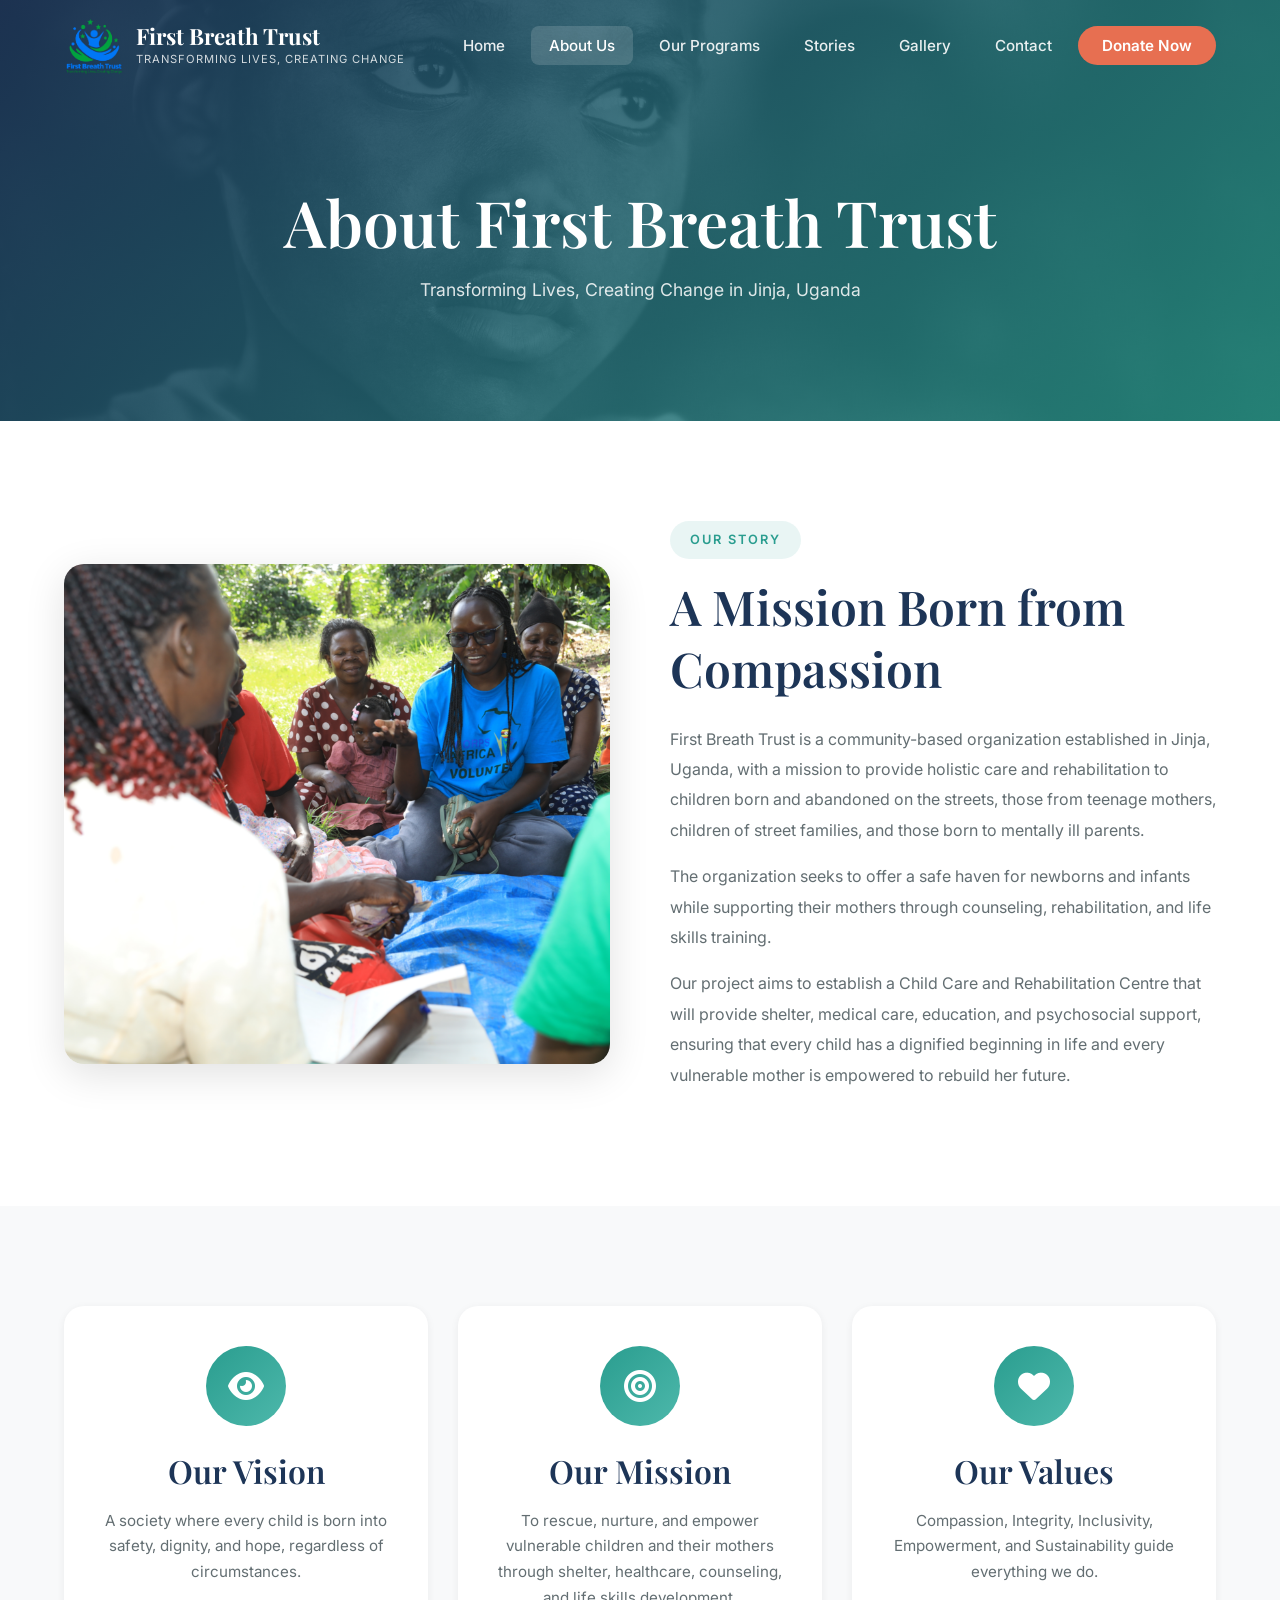
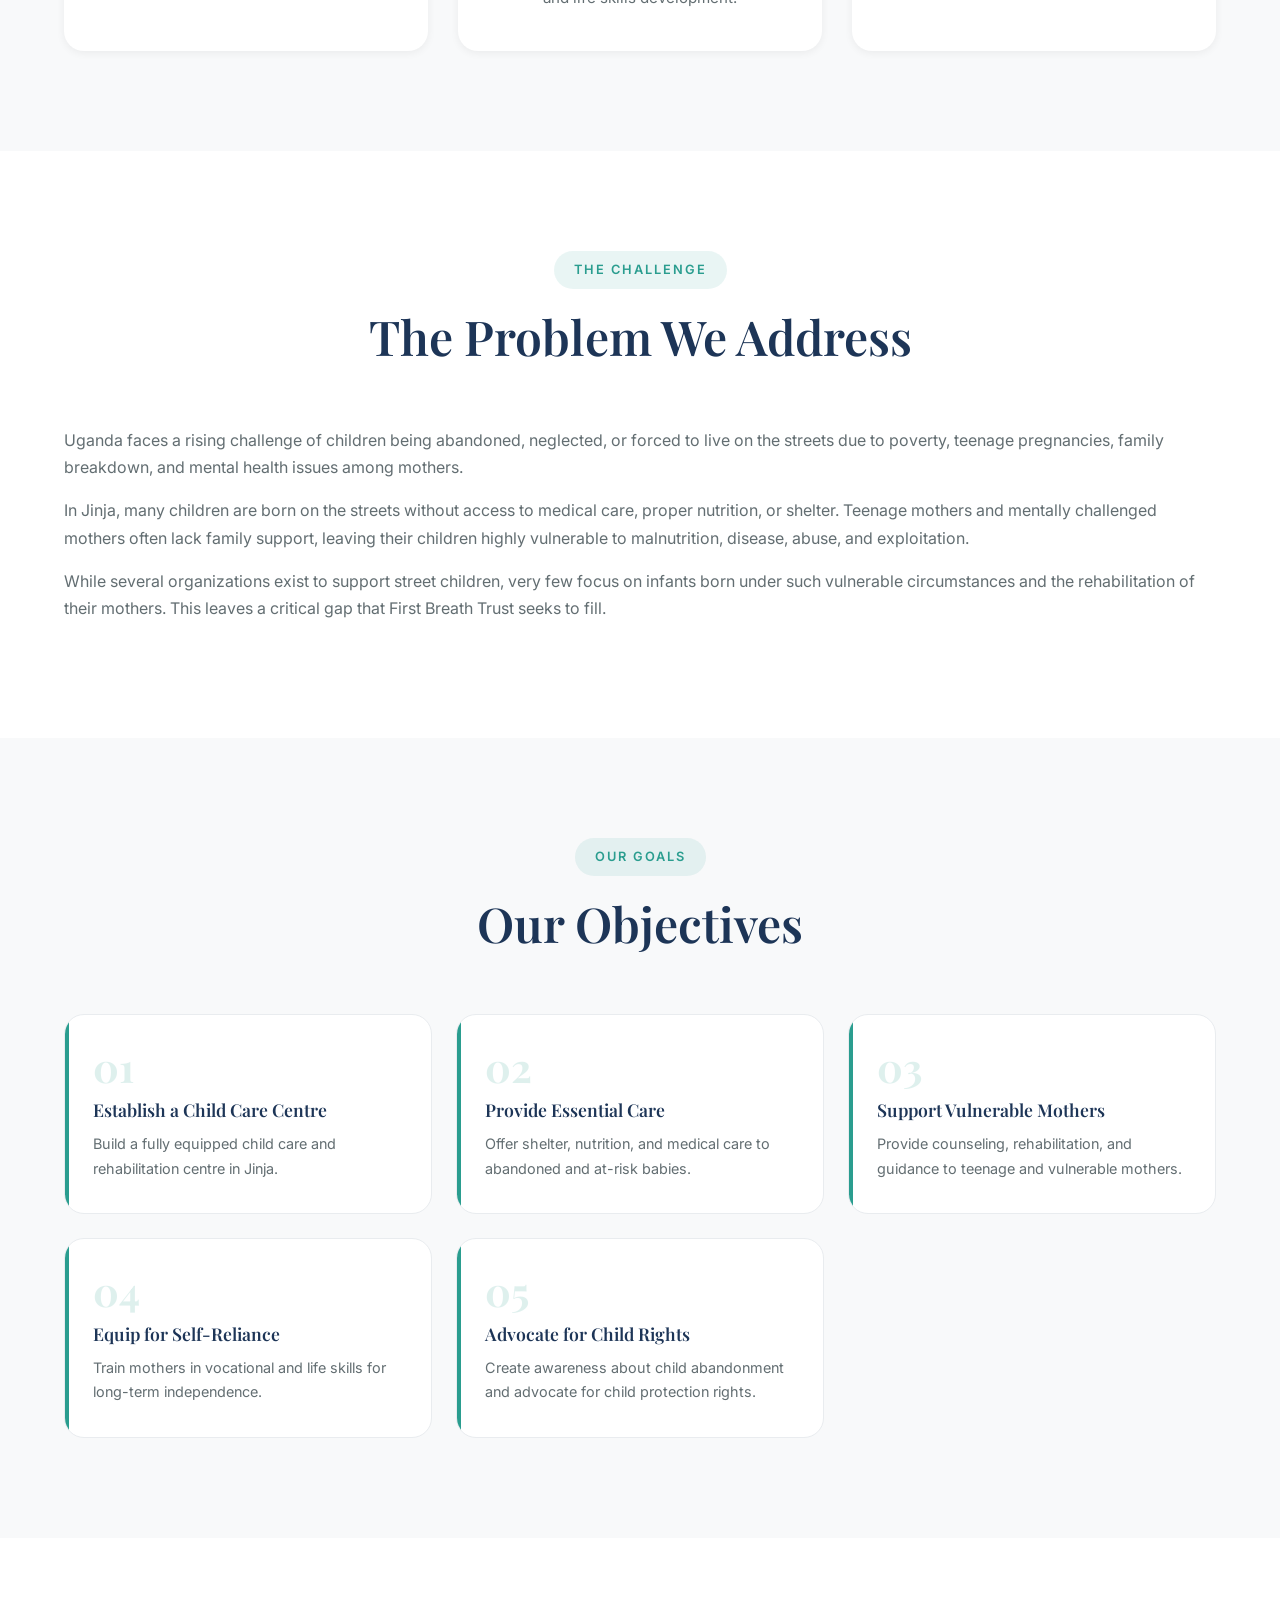
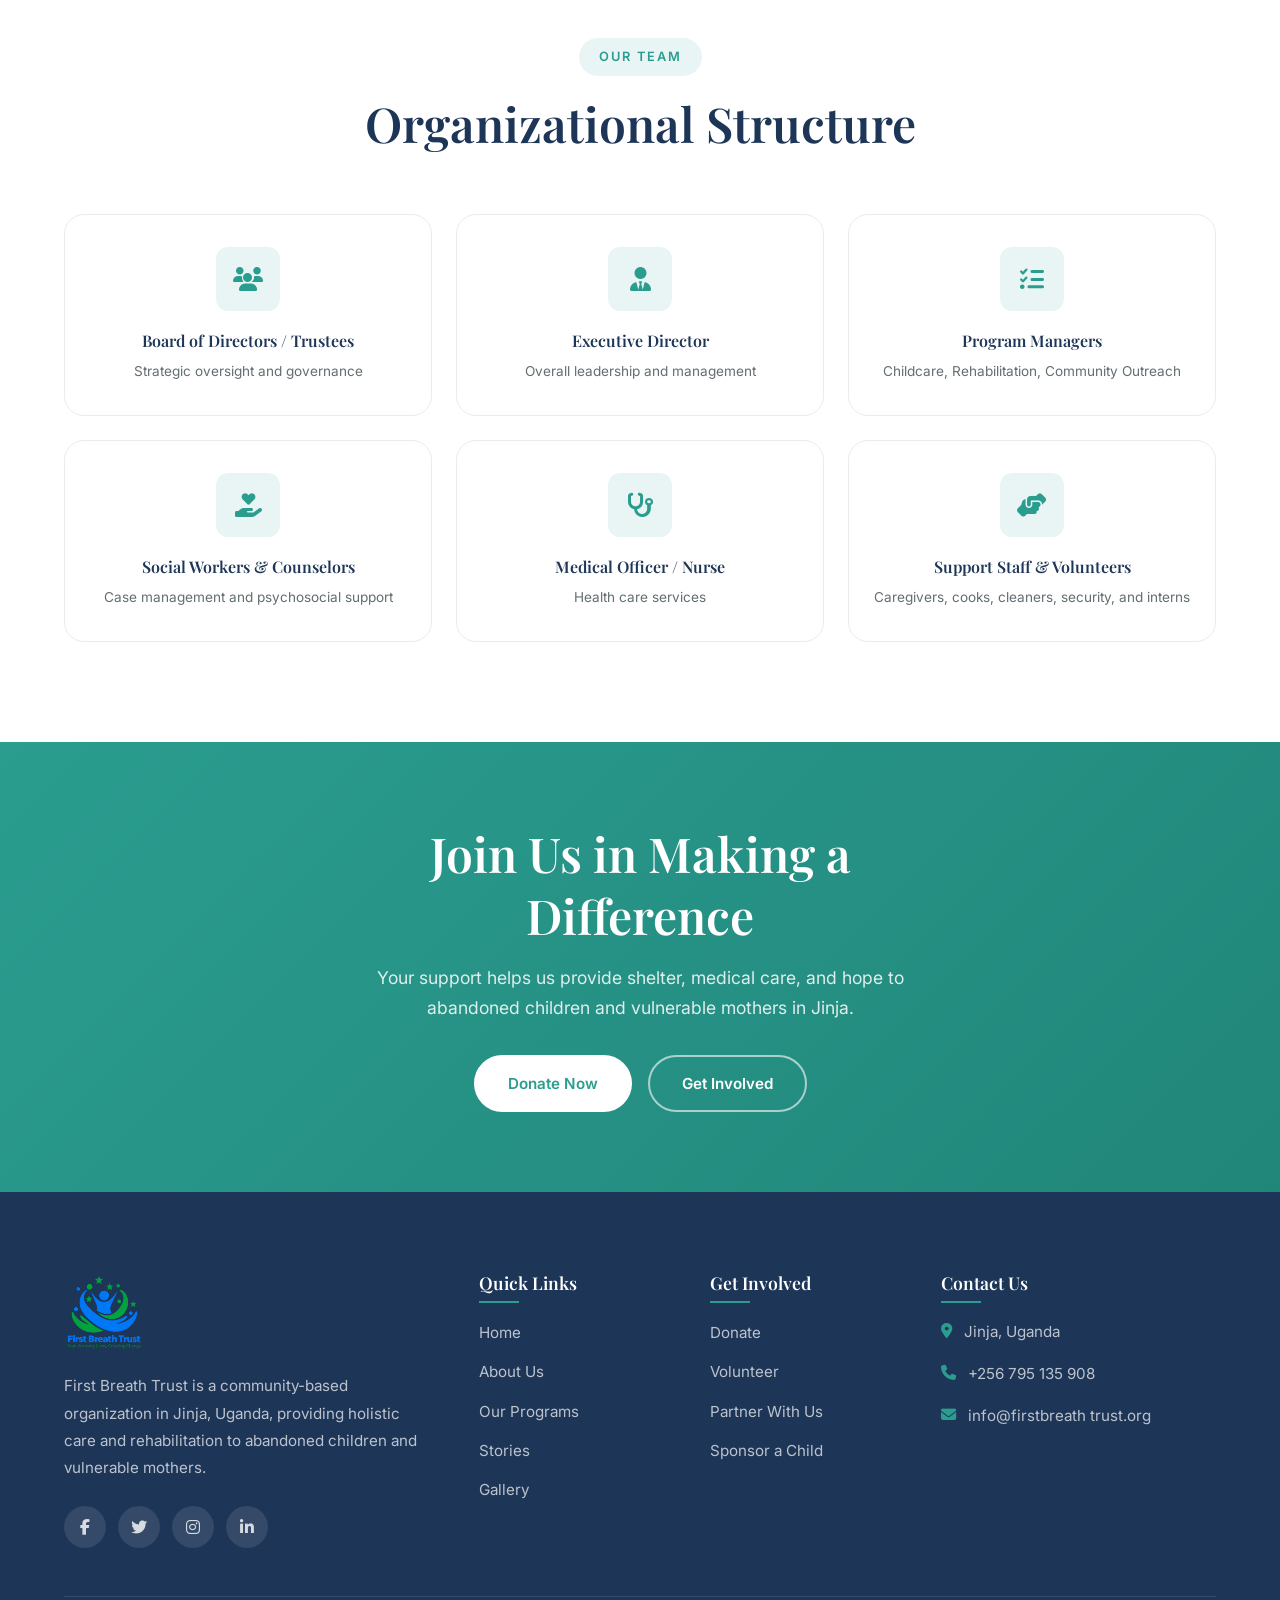
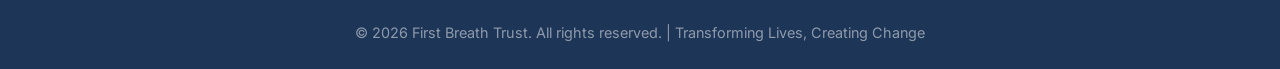
==== commit 05d0deb3: "k" ====
--- a/about.html
+++ b/about.html
@@ -234,7 +234,7 @@
                     <h4>Contact Us</h4>
                     <ul class="footer-contact">
                         <li><i class="fas fa-map-marker-alt"></i> Jinja, Uganda</li>
-                        <li><i class="fas fa-phone"></i> +256 XXX XXX XXX</li>
+                        <li><i class="fas fa-phone"></i> +256 795 135 908</li>
                         <li><i class="fas fa-envelope"></i> info@firstbreath trust.org</li>
                     </ul>
                 </div>
--- a/css/style.css
+++ b/css/style.css
@@ -279,7 +279,6 @@
 .navbar.scrolled .nav-toggle span {
     background: var(--dark);
 }
-
 /* ============================================
    Hero Section
    ============================================ */
@@ -308,38 +307,25 @@
 .hero-overlay {
     position: absolute;
     inset: 0;
-    background: linear-gradient(135deg, rgba(29, 53, 87, 0.92) 0%, rgba(42, 157, 143, 0.75) 100%);
+    /* More transparent overlay - reduced opacity from 0.92/0.75 to 0.65/0.45 */
+    background: linear-gradient(135deg, rgba(29, 53, 87, 0.65) 0%, rgba(42, 157, 143, 0.45) 100%);
     z-index: 1;
 }
 
 .hero-content {
     position: relative;
     z-index: 2;
-    padding: 120px 0 80px;
+    padding: 160px 0 80px;
 }
 
 .hero-text {
     max-width: 700px;
 }
-
-.hero-badge {
-    display: inline-block;
-    font-size: 0.8rem;
-    font-weight: 600;
-    text-transform: uppercase;
-    letter-spacing: 2px;
-    color: var(--accent);
-    background: rgba(244, 162, 97, 0.15);
-    padding: 10px 24px;
-    border-radius: 50px;
-    margin-bottom: 24px;
-    border: 1px solid rgba(244, 162, 97, 0.3);
-}
-
 .hero-title {
     color: var(--white);
     margin-bottom: 24px;
     line-height: 1.15;
+    margin-top: 70px;
 }
 
 .hero-subtitle {
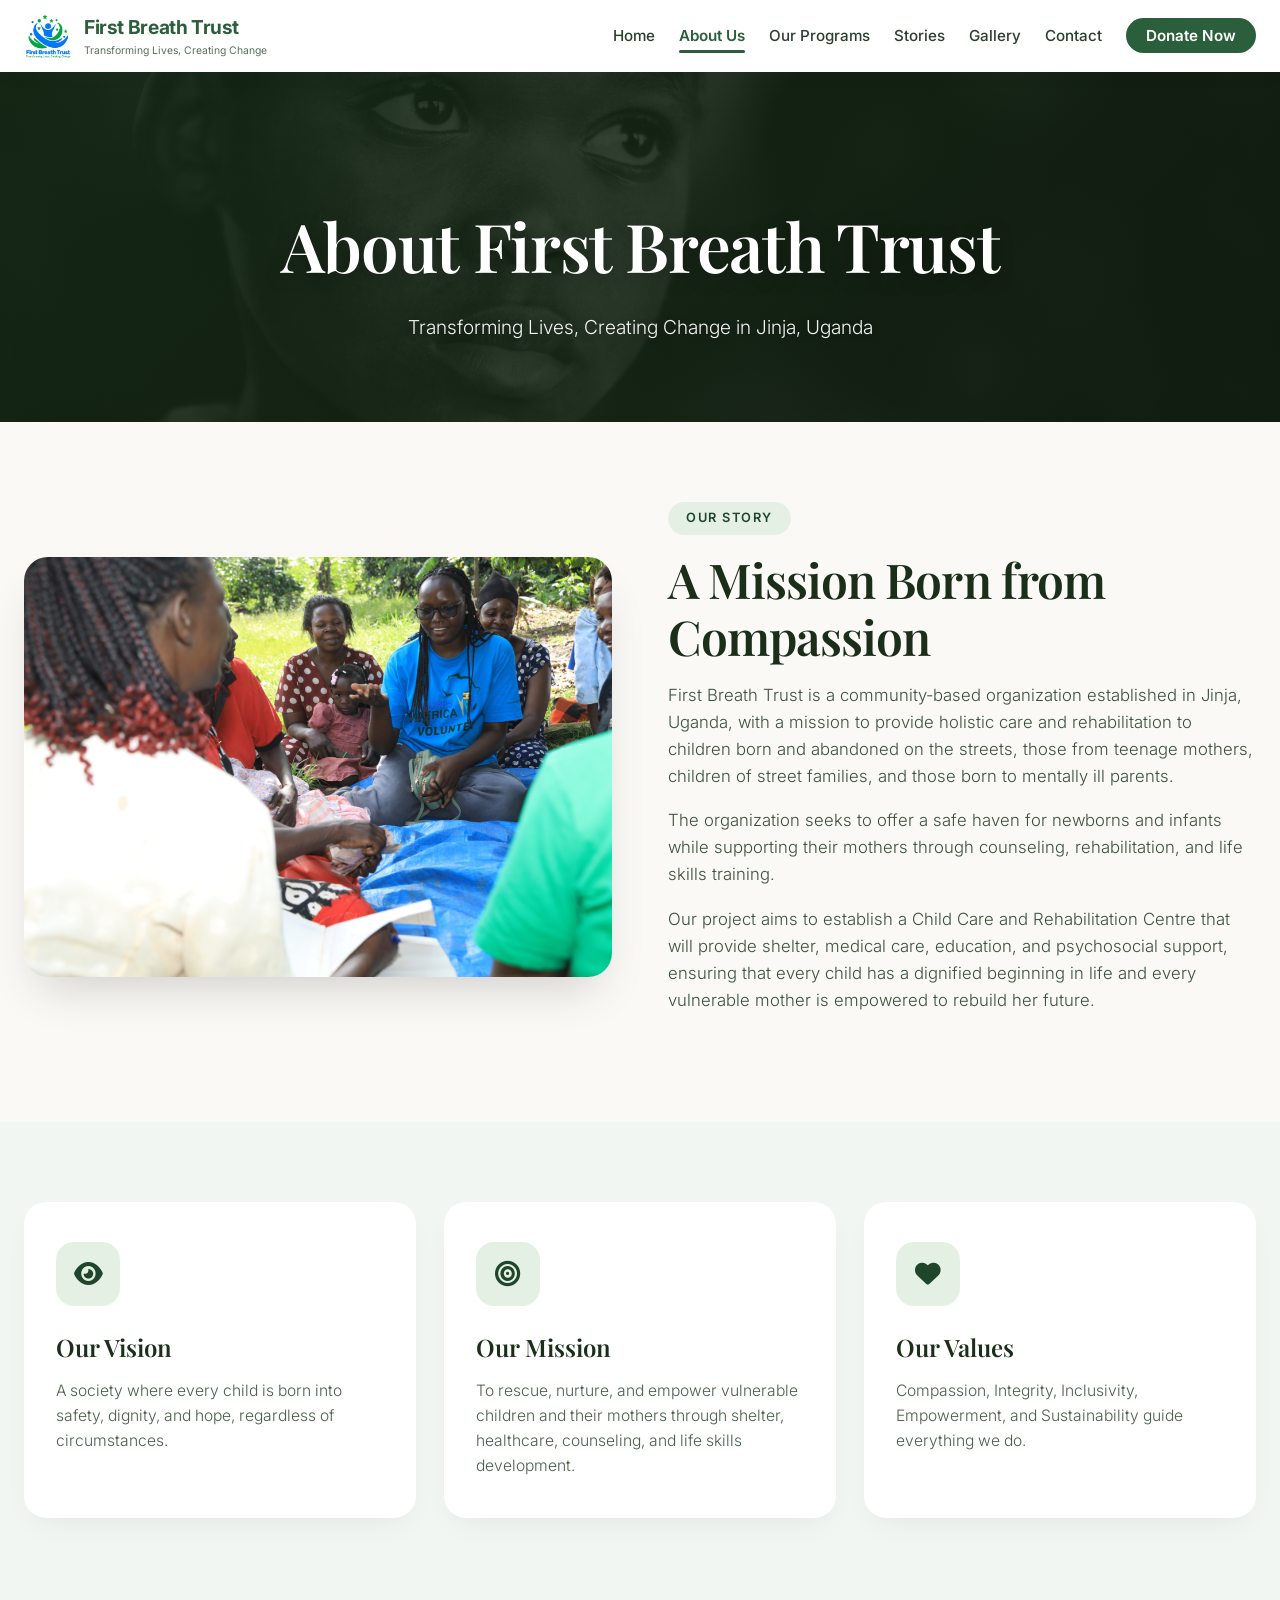
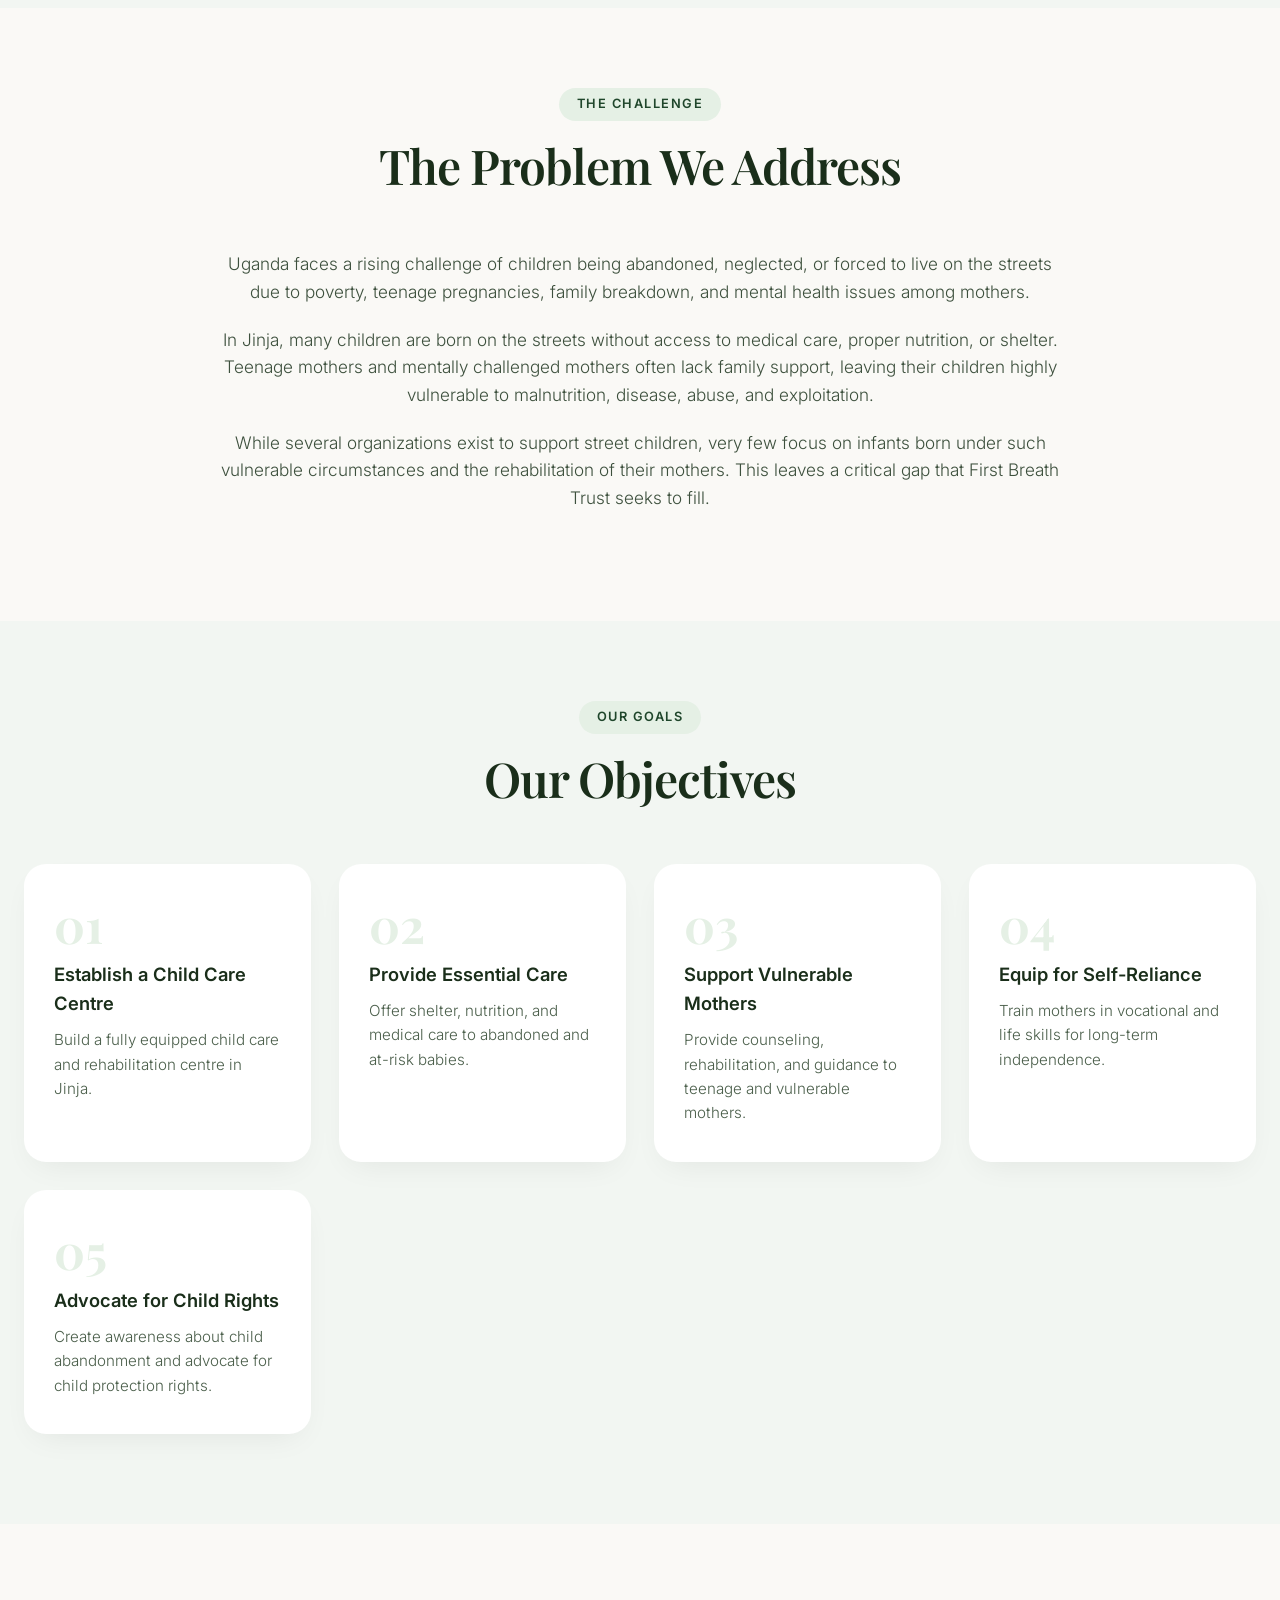
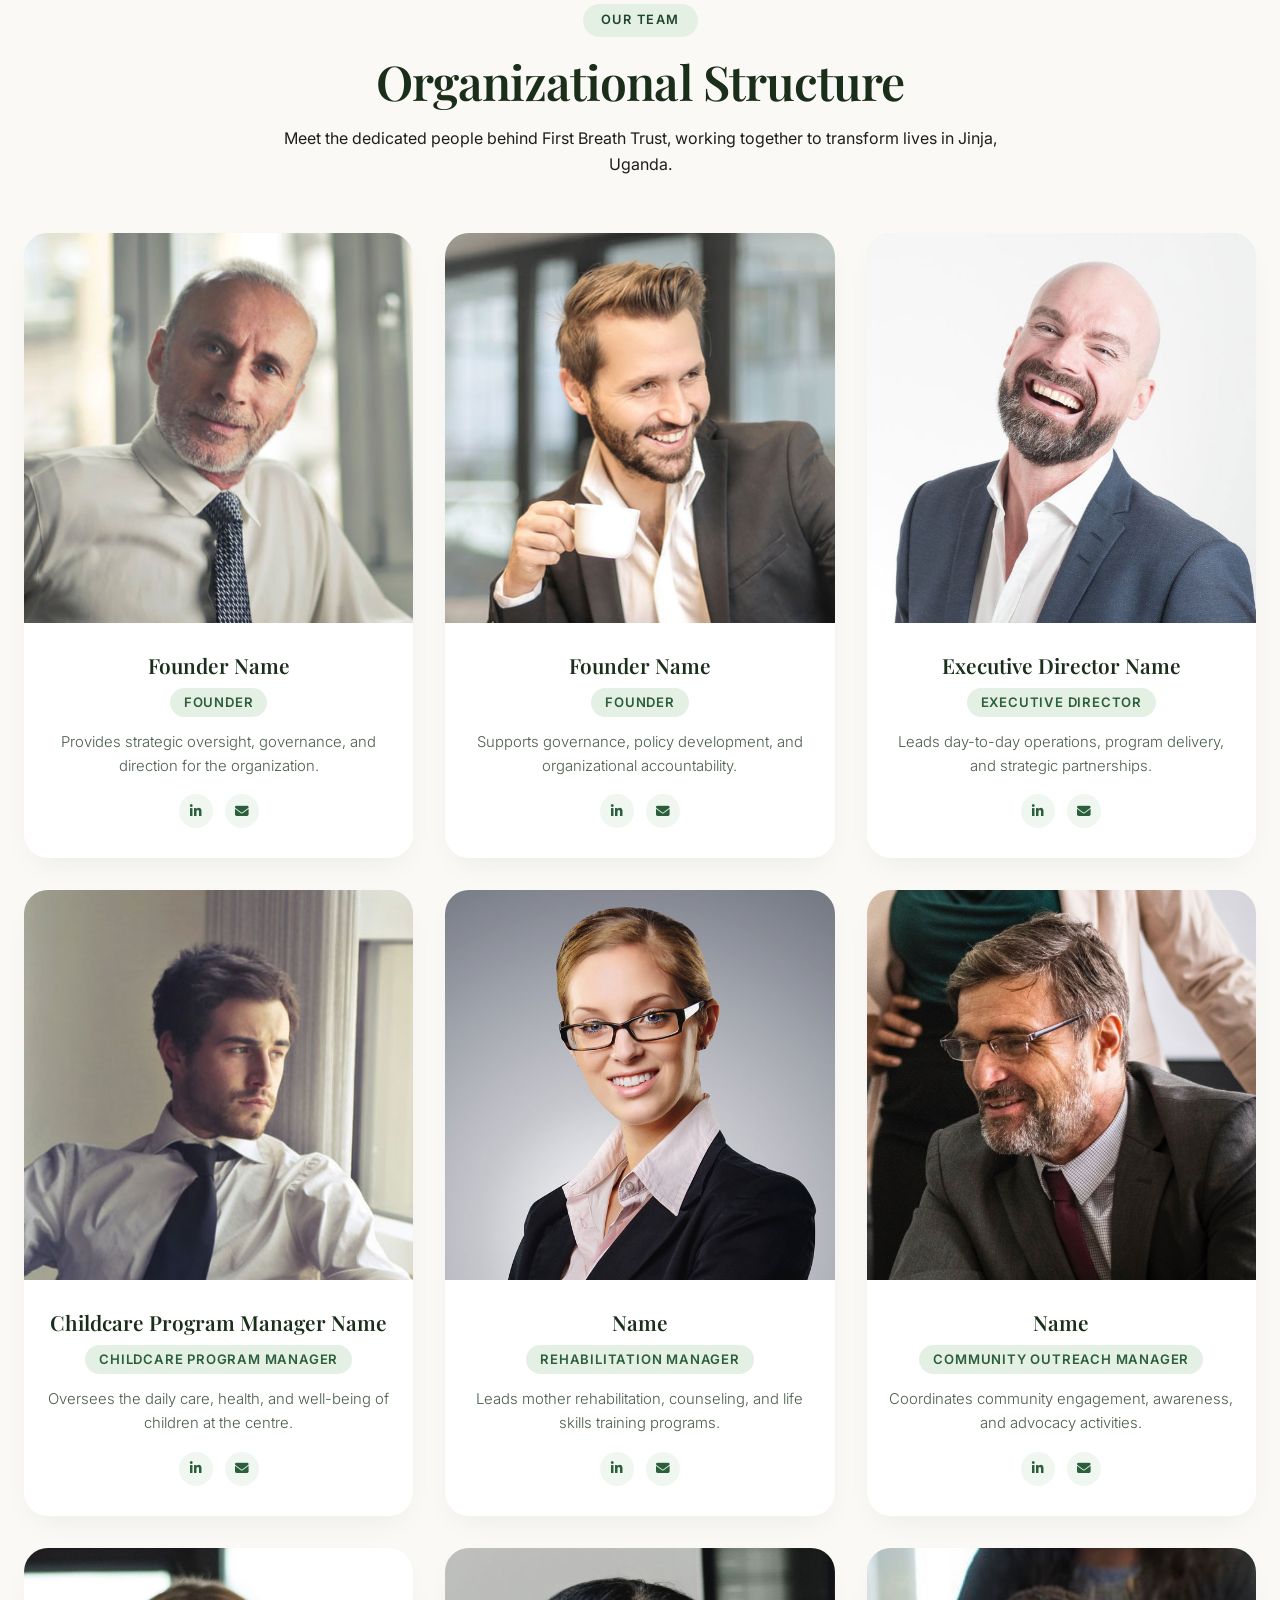
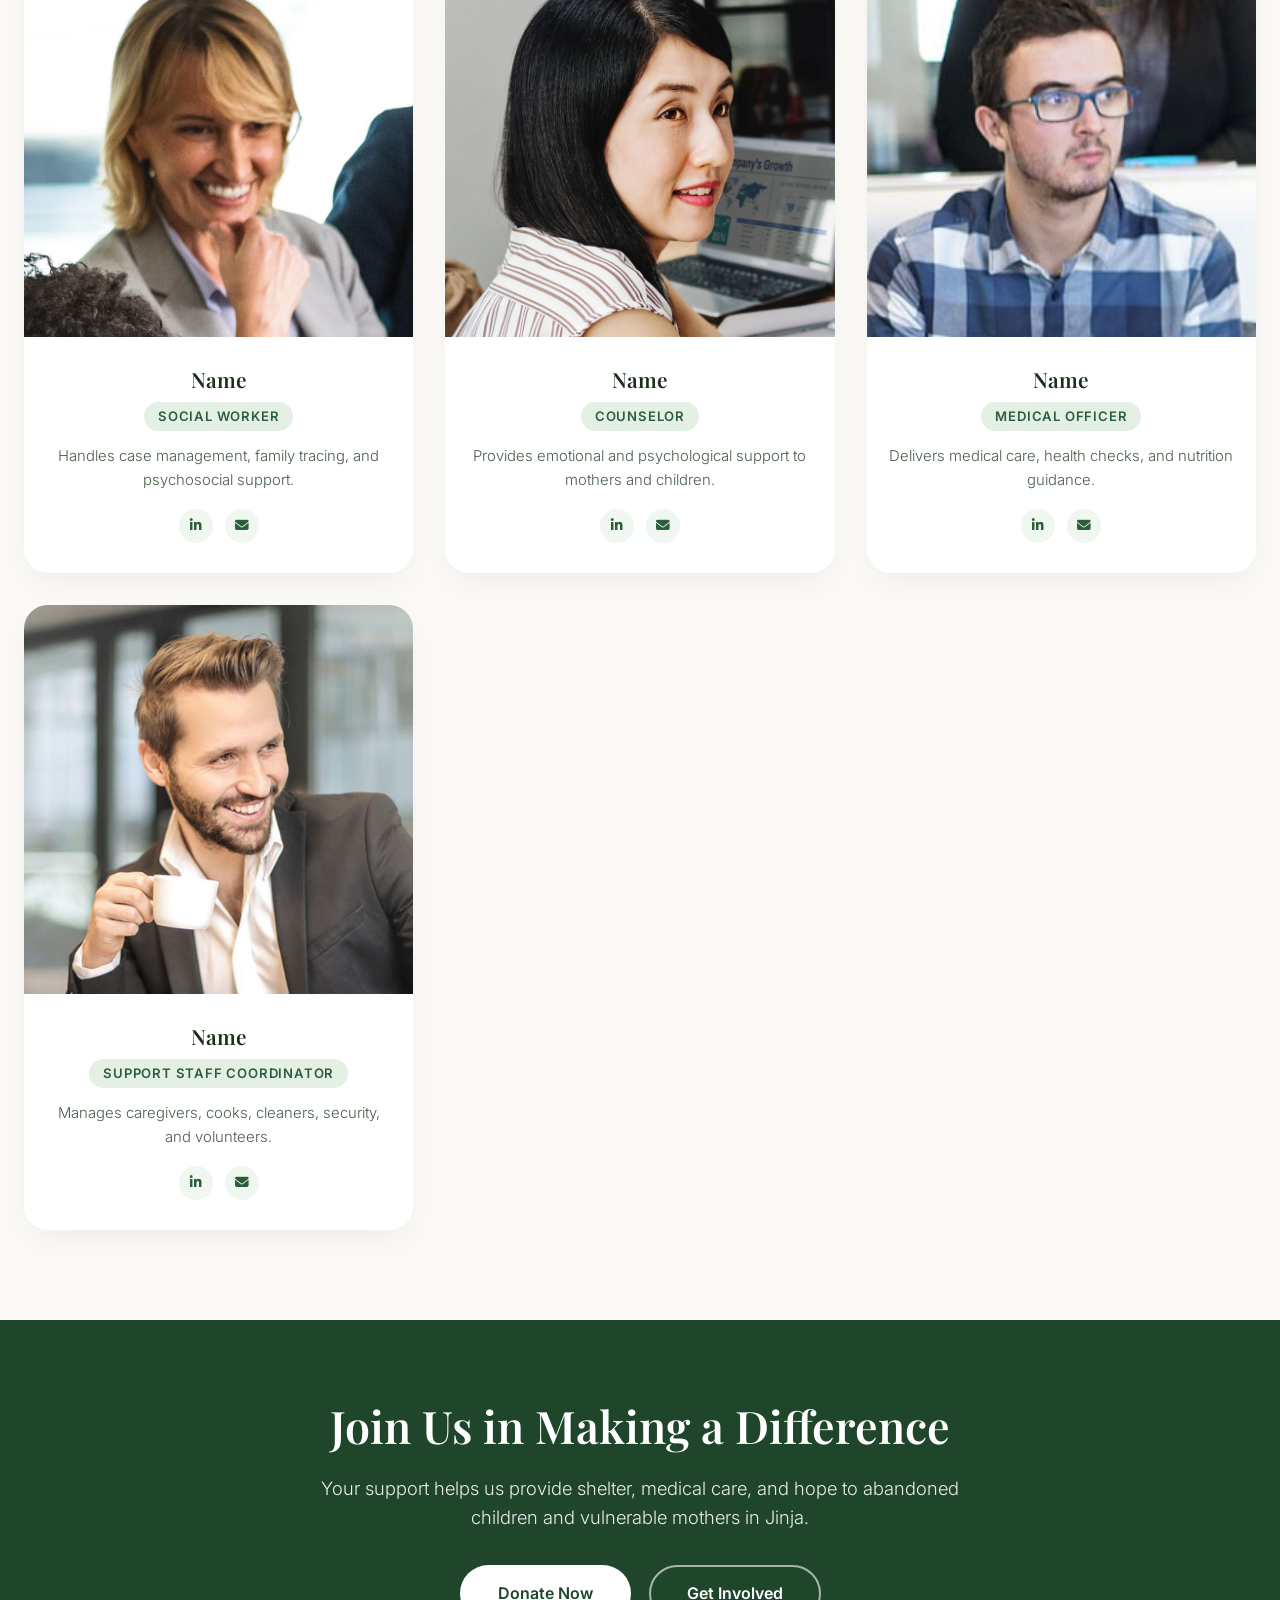
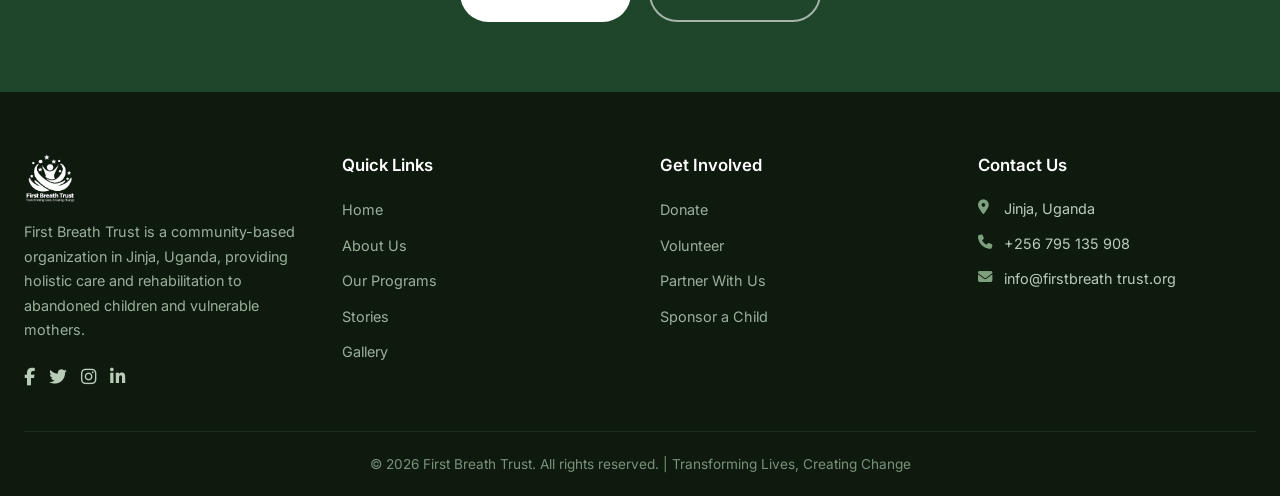
==== commit 5d6f7ba8: "updates" ====
--- a/about.html
+++ b/about.html
@@ -5,15 +5,720 @@
     <meta charset="utf-8">
     <meta name="viewport" content="width=device-width, initial-scale=1, shrink-to-fit=no">
     <meta name="description" content="Learn about First Breath Trust's mission, vision, and the team behind our work in Jinja, Uganda.">
-    
+
     <link rel="preconnect" href="https://fonts.googleapis.com">
     <link rel="preconnect" href="https://fonts.gstatic.com" crossorigin>
     <link href="https://fonts.googleapis.com/css2?family=Inter:wght@300;400;500;600;700&family=Playfair+Display:wght@400;500;600;700&display=swap" rel="stylesheet">
     <link rel="stylesheet" href="https://cdnjs.cloudflare.com/ajax/libs/font-awesome/6.4.0/css/all.min.css">
-    <link rel="stylesheet" href="css/style.css">
+
+    <style>
+        /* ========== RESET & BASE ========== */
+        * {
+            margin: 0;
+            padding: 0;
+            box-sizing: border-box;
+        }
+
+        body {
+            font-family: 'Inter', sans-serif;
+            background: #faf9f6;
+            color: #1e1e1e;
+            line-height: 1.6;
+        }
+
+        img {
+            display: block;
+            max-width: 100%;
+            height: auto;
+        }
+
+        a {
+            text-decoration: none;
+        }
+
+        .container {
+            max-width: 1280px;
+            margin: 0 auto;
+            padding: 0 24px;
+        }
+
+        /* ========== NAVBAR ========== */
+        .navbar {
+            background: #ffffff;
+            box-shadow: 0 4px 20px rgba(0, 0, 0, 0.03);
+            padding: 12px 0;
+            position: sticky;
+            top: 0;
+            z-index: 100;
+        }
+
+        .nav-container {
+            display: flex;
+            align-items: center;
+            justify-content: space-between;
+            flex-wrap: wrap;
+        }
+
+        .navbar-brand {
+            display: flex;
+            align-items: center;
+            gap: 12px;
+        }
+
+        .logo-img {
+            height: 48px;
+            width: auto;
+        }
+
+        .brand-text {
+            display: flex;
+            flex-direction: column;
+        }
+
+        .brand-name {
+            font-weight: 700;
+            font-size: 1.2rem;
+            color: #2b5e3b;
+            letter-spacing: -0.02em;
+        }
+
+        .brand-tagline {
+            font-size: 0.65rem;
+            color: #5a6e5c;
+        }
+
+        .nav-toggle {
+            display: none;
+            background: none;
+            border: none;
+            flex-direction: column;
+            gap: 6px;
+            cursor: pointer;
+        }
+
+        .nav-toggle span {
+            display: block;
+            width: 28px;
+            height: 2px;
+            background: #2b5e3b;
+            border-radius: 2px;
+        }
+
+        .nav-menu {
+            display: flex;
+            list-style: none;
+            gap: 24px;
+            align-items: center;
+        }
+
+        .nav-link {
+            font-weight: 500;
+            color: #2d3e2d;
+            font-size: 0.95rem;
+            padding: 6px 0;
+            position: relative;
+            transition: color 0.2s;
+        }
+
+        .nav-link.active {
+            color: #2b5e3b;
+            font-weight: 600;
+        }
+
+        .nav-link.active::after {
+            content: '';
+            position: absolute;
+            bottom: -2px;
+            left: 0;
+            width: 100%;
+            height: 3px;
+            background: #2b5e3b;
+            border-radius: 4px;
+        }
+
+        .nav-cta {
+            background: #2b5e3b;
+            color: #fff !important;
+            padding: 8px 20px !important;
+            border-radius: 40px;
+            font-weight: 600;
+        }
+
+        .nav-cta:hover {
+            background: #1f462b;
+        }
+
+        /* ========== PAGE HEADER ========== */
+        .page-header {
+            position: relative;
+            padding: 120px 0 80px;
+            background: #1e2b1e;
+            overflow: hidden;
+            min-height: 340px;
+            display: flex;
+            align-items: center;
+        }
+
+        .page-header-bg {
+            position: absolute;
+            inset: 0;
+            background-size: cover;
+            background-position: center;
+            opacity: 0.35;
+            z-index: 1;
+        }
+
+        .page-header-overlay {
+            position: absolute;
+            inset: 0;
+            background: linear-gradient(135deg, rgba(20, 40, 20, 0.7) 0%, rgba(10, 25, 10, 0.5) 100%);
+            z-index: 2;
+        }
+
+        .page-header-content {
+            position: relative;
+            z-index: 3;
+            color: #fff;
+            text-align: center;
+        }
+
+        .page-header-content h1 {
+            font-family: 'Playfair Display', serif;
+            font-size: clamp(2.6rem, 6vw, 4.2rem);
+            font-weight: 600;
+            letter-spacing: -0.02em;
+            margin-bottom: 12px;
+            text-shadow: 0 4px 20px rgba(0, 0, 0, 0.3);
+        }
+
+        .page-header-content p {
+            font-size: 1.2rem;
+            font-weight: 300;
+            opacity: 0.95;
+            max-width: 550px;
+            margin: 0 auto;
+            text-shadow: 0 2px 10px rgba(0, 0, 0, 0.3);
+        }
+
+        /* ========== SECTIONS ========== */
+        .section {
+            padding: 80px 0 90px;
+        }
+
+        .bg-light {
+            background: #f2f6f2;
+        }
+
+        .section-header {
+            text-align: center;
+            max-width: 720px;
+            margin: 0 auto 56px;
+        }
+
+        .section-tag {
+            display: inline-block;
+            background: #e5f0e5;
+            color: #1f462b;
+            font-weight: 600;
+            font-size: 0.8rem;
+            letter-spacing: 1.5px;
+            text-transform: uppercase;
+            padding: 6px 18px;
+            border-radius: 40px;
+            margin-bottom: 16px;
+        }
+
+        .section-title {
+            font-family: 'Playfair Display', serif;
+            font-size: clamp(2rem, 4vw, 3rem);
+            font-weight: 600;
+            color: #1a2e1a;
+            letter-spacing: -0.02em;
+            margin-bottom: 16px;
+            line-height: 1.2;
+        }
+
+        /* ========== STORY SECTION ========== */
+        .story-grid {
+            display: grid;
+            grid-template-columns: 1fr 1fr;
+            gap: 56px;
+            align-items: center;
+        }
+
+        .story-image {
+            min-height: 420px;
+            border-radius: 24px;
+            background-size: cover;
+            background-position: center;
+            box-shadow: 0 24px 48px -16px rgba(0, 0, 0, 0.18);
+        }
+
+        .story-content p {
+            color: #3d503d;
+            font-size: 1.05rem;
+            margin-bottom: 18px;
+            font-weight: 300;
+        }
+
+        /* ========== VMV CARDS ========== */
+        .vmv-grid {
+            display: grid;
+            grid-template-columns: repeat(3, 1fr);
+            gap: 28px;
+        }
+
+        .vmv-card {
+            background: #fff;
+            padding: 40px 32px;
+            border-radius: 22px;
+            box-shadow: 0 12px 32px -12px rgba(0, 0, 0, 0.08);
+            transition: transform 0.3s ease, box-shadow 0.3s ease;
+        }
+
+        .vmv-card:hover {
+            transform: translateY(-6px);
+            box-shadow: 0 24px 48px -16px rgba(0, 0, 0, 0.14);
+        }
+
+        .vmv-icon {
+            width: 64px;
+            height: 64px;
+            border-radius: 18px;
+            background: #e5f0e5;
+            color: #1f462b;
+            font-size: 1.6rem;
+            display: flex;
+            align-items: center;
+            justify-content: center;
+            margin-bottom: 22px;
+        }
+
+        .vmv-card h3 {
+            font-family: 'Playfair Display', serif;
+            font-size: 1.5rem;
+            font-weight: 600;
+            color: #1a2e1a;
+            margin-bottom: 12px;
+        }
+
+        .vmv-card p {
+            color: #4a5e4a;
+            font-size: 0.98rem;
+            font-weight: 300;
+        }
+
+        /* ========== PROBLEM CONTENT ========== */
+        .problem-content {
+            max-width: 840px;
+            margin: 0 auto;
+            text-align: center;
+        }
+
+        .problem-content p {
+            color: #3d503d;
+            font-size: 1.08rem;
+            margin-bottom: 20px;
+            font-weight: 300;
+        }
+
+        /* ========== OBJECTIVES ========== */
+        .objectives-grid {
+            display: grid;
+            grid-template-columns: repeat(auto-fit, minmax(260px, 1fr));
+            gap: 28px;
+        }
+
+        .objective-card {
+            background: #fff;
+            padding: 36px 30px;
+            border-radius: 22px;
+            box-shadow: 0 12px 32px -12px rgba(0, 0, 0, 0.08);
+            position: relative;
+            overflow: hidden;
+            transition: transform 0.3s ease, box-shadow 0.3s ease;
+        }
+
+        .objective-card:hover {
+            transform: translateY(-6px);
+            box-shadow: 0 24px 48px -16px rgba(0, 0, 0, 0.14);
+        }
+
+        .objective-number {
+            font-family: 'Playfair Display', serif;
+            font-size: 3rem;
+            font-weight: 700;
+            color: #e5f0e5;
+            line-height: 1;
+            display: block;
+            margin-bottom: 12px;
+        }
+
+        .objective-card h3 {
+            font-size: 1.15rem;
+            font-weight: 600;
+            color: #1a2e1a;
+            margin-bottom: 10px;
+        }
+
+        .objective-card p {
+            color: #4a5e4a;
+            font-size: 0.95rem;
+            font-weight: 300;
+        }
+
+        /* ======================================================
+           ORGANISATIONAL STRUCTURE — PROFILE CARDS
+           ====================================================== */
+        .team-grid {
+            display: grid;
+            grid-template-columns: repeat(3, 1fr);
+            gap: 32px;
+        }
+
+        .team-card {
+            background: #fff;
+            border-radius: 24px;
+            overflow: hidden;
+            box-shadow: 0 12px 32px -12px rgba(0, 0, 0, 0.08);
+            text-align: center;
+            transition: transform 0.3s ease, box-shadow 0.3s ease;
+        }
+
+        .team-card:hover {
+            transform: translateY(-8px);
+            box-shadow: 0 28px 52px -16px rgba(0, 0, 0, 0.16);
+        }
+
+        /* Profile photo container */
+        .team-photo {
+            position: relative;
+            width: 100%;
+            aspect-ratio: 1 / 1;      /* perfect square frame */
+            overflow: hidden;
+            background: #e5f0e5;
+        }
+
+        .team-photo img {
+            width: 100%;
+            height: 100%;
+            object-fit: cover;        /* fills the square, crops neatly */
+            object-position: center top; /* keeps faces visible */
+            transition: transform 0.5s ease;
+        }
+
+        .team-card:hover .team-photo img {
+            transform: scale(1.06);
+        }
+
+        /* Subtle green tint overlay on hover */
+        .team-photo::after {
+            content: '';
+            position: absolute;
+            inset: 0;
+            background: linear-gradient(to top, rgba(31, 70, 43, 0.35), transparent 55%);
+            opacity: 0;
+            transition: opacity 0.4s ease;
+            pointer-events: none;
+        }
+
+        .team-card:hover .team-photo::after {
+            opacity: 1;
+        }
+
+        /* Card body */
+        .team-body {
+            padding: 26px 22px 30px;
+        }
+
+        .team-body h3 {
+            font-family: 'Playfair Display', serif;
+            font-size: 1.3rem;
+            font-weight: 600;
+            color: #1a2e1a;
+            margin-bottom: 6px;
+        }
+
+        .team-role {
+            display: inline-block;
+            font-size: 0.82rem;
+            font-weight: 600;
+            letter-spacing: 0.8px;
+            text-transform: uppercase;
+            color: #2b5e3b;
+            background: #e5f0e5;
+            padding: 4px 14px;
+            border-radius: 40px;
+            margin-bottom: 14px;
+        }
+
+        .team-body p {
+            color: #4a5e4a;
+            font-size: 0.93rem;
+            font-weight: 300;
+            line-height: 1.6;
+        }
+
+        /* Social icons row (optional, for each person) */
+        .team-social {
+            display: flex;
+            justify-content: center;
+            gap: 12px;
+            margin-top: 16px;
+        }
+
+        .team-social a {
+            width: 34px;
+            height: 34px;
+            border-radius: 50%;
+            background: #f0f6f0;
+            color: #2b5e3b;
+            font-size: 0.85rem;
+            display: flex;
+            align-items: center;
+            justify-content: center;
+            transition: background 0.2s, color 0.2s, transform 0.2s;
+        }
+
+        .team-social a:hover {
+            background: #2b5e3b;
+            color: #fff;
+            transform: translateY(-2px);
+        }
+
+        /* ========== CTA ========== */
+        .cta-section {
+            background: #1f462b;
+            padding: 70px 0;
+            color: #fff;
+        }
+
+        .cta-content {
+            text-align: center;
+            max-width: 700px;
+            margin: 0 auto;
+        }
+
+        .cta-content h2 {
+            font-family: 'Playfair Display', serif;
+            font-size: clamp(2rem, 4vw, 2.8rem);
+            font-weight: 600;
+            margin-bottom: 12px;
+        }
+
+        .cta-content p {
+            font-size: 1.15rem;
+            opacity: 0.9;
+            margin-bottom: 32px;
+            font-weight: 300;
+        }
+
+        .cta-actions {
+            display: flex;
+            gap: 18px;
+            justify-content: center;
+            flex-wrap: wrap;
+        }
+
+        .btn {
+            display: inline-block;
+            padding: 14px 36px;
+            border-radius: 60px;
+            font-weight: 600;
+            font-size: 1rem;
+            transition: all 0.25s;
+            border: 2px solid transparent;
+        }
+
+        .btn-white {
+            background: #fff;
+            color: #1f462b;
+        }
+
+        .btn-white:hover {
+            background: #e8f0e8;
+        }
+
+        .btn-outline-white {
+            background: transparent;
+            color: #fff;
+            border: 2px solid rgba(255, 255, 255, 0.6);
+        }
+
+        .btn-outline-white:hover {
+            border-color: #fff;
+            background: rgba(255, 255, 255, 0.08);
+        }
+
+        /* ========== FOOTER ========== */
+        .footer {
+            background: #0f1a0f;
+            color: #b8ccb8;
+            padding: 60px 0 20px;
+        }
+
+        .footer-grid {
+            display: grid;
+            grid-template-columns: repeat(auto-fit, minmax(200px, 1fr));
+            gap: 40px;
+            margin-bottom: 40px;
+        }
+
+        .footer-logo {
+            height: 52px;
+            width: auto;
+            margin-bottom: 16px;
+            filter: brightness(0) invert(1);
+        }
+
+        .footer-desc {
+            font-size: 0.9rem;
+            line-height: 1.7;
+            margin-bottom: 20px;
+            color: #9bb09b;
+        }
+
+        .social-links {
+            display: flex;
+            gap: 14px;
+        }
+
+        .social-links a {
+            color: #b8ccb8;
+            font-size: 1.1rem;
+            transition: color 0.2s;
+        }
+
+        .social-links a:hover {
+            color: #fff;
+        }
+
+        .footer-col h4 {
+            color: #fff;
+            font-weight: 600;
+            margin-bottom: 18px;
+            font-size: 1.05rem;
+        }
+
+        .footer-links {
+            list-style: none;
+        }
+
+        .footer-links li {
+            margin-bottom: 10px;
+        }
+
+        .footer-links a {
+            color: #9bb09b;
+            font-size: 0.9rem;
+            transition: color 0.2s;
+        }
+
+        .footer-links a:hover {
+            color: #fff;
+        }
+
+        .footer-contact {
+            list-style: none;
+        }
+
+        .footer-contact li {
+            margin-bottom: 12px;
+            font-size: 0.9rem;
+            display: flex;
+            gap: 10px;
+            align-items: flex-start;
+        }
+
+        .footer-contact i {
+            color: #7fa07f;
+            margin-top: 3px;
+            width: 16px;
+        }
+
+        .footer-bottom {
+            border-top: 1px solid #1e2e1e;
+            padding-top: 22px;
+            text-align: center;
+            font-size: 0.85rem;
+            color: #7a927a;
+        }
+
+        /* ========== RESPONSIVE ========== */
+        @media (max-width: 992px) {
+            .nav-menu {
+                display: none;
+                width: 100%;
+                flex-direction: column;
+                align-items: flex-start;
+                gap: 12px;
+                padding: 20px 0 10px;
+            }
+            .nav-menu.active {
+                display: flex;
+            }
+            .nav-toggle {
+                display: flex;
+            }
+            .navbar-brand {
+                flex: 1;
+            }
+            .brand-tagline {
+                display: none;
+            }
+
+            .story-grid {
+                grid-template-columns: 1fr;
+                gap: 36px;
+            }
+
+            .story-image {
+                min-height: 300px;
+            }
+
+            .vmv-grid {
+                grid-template-columns: 1fr;
+            }
+
+            .team-grid {
+                grid-template-columns: repeat(2, 1fr);
+                gap: 24px;
+            }
+        }
+
+        @media (max-width: 600px) {
+            .page-header {
+                padding: 80px 0 60px;
+                min-height: 280px;
+            }
+
+            .section {
+                padding: 50px 0 60px;
+            }
+
+            .team-grid {
+                grid-template-columns: 1fr;
+            }
+
+            .cta-actions {
+                flex-direction: column;
+                align-items: center;
+            }
+            .btn {
+                width: 100%;
+                max-width: 280px;
+                text-align: center;
+            }
+            .footer-grid {
+                grid-template-columns: 1fr;
+                gap: 30px;
+            }
+        }
+    </style>
 </head>
 <body>
-    <!-- Navigation -->
+
+    <!-- ==================== NAVIGATION ==================== -->
     <nav class="navbar" id="navbar">
         <div class="container nav-container">
             <a class="navbar-brand" href="index.html">
@@ -24,9 +729,7 @@
                 </div>
             </a>
             <button class="nav-toggle" id="navToggle" aria-label="Toggle navigation">
-                <span></span>
-                <span></span>
-                <span></span>
+                <span></span><span></span><span></span>
             </button>
             <ul class="nav-menu" id="navMenu">
                 <li><a href="index.html" class="nav-link">Home</a></li>
@@ -40,17 +743,17 @@
         </div>
     </nav>
 
-    <!-- Page Header -->
+    <!-- ==================== PAGE HEADER ==================== -->
     <section class="page-header">
+        <div class="page-header-bg" style="background-image: url('images/bg_7.jpg');"></div>
         <div class="page-header-overlay"></div>
-        <div class="page-header-bg" style="background-image: url('images/bg_7.jpg');"></div>
         <div class="container page-header-content">
             <h1>About First Breath Trust</h1>
             <p>Transforming Lives, Creating Change in Jinja, Uganda</p>
         </div>
     </section>
 
-    <!-- Our Story -->
+    <!-- ==================== OUR STORY ==================== -->
     <section class="section">
         <div class="container">
             <div class="story-grid">
@@ -66,7 +769,7 @@
         </div>
     </section>
 
-    <!-- Vision, Mission, Values -->
+    <!-- ==================== VISION / MISSION / VALUES ==================== -->
     <section class="section bg-light">
         <div class="container">
             <div class="vmv-grid">
@@ -89,7 +792,7 @@
         </div>
     </section>
 
-    <!-- The Problem We Address -->
+    <!-- ==================== THE PROBLEM ==================== -->
     <section class="section">
         <div class="container">
             <div class="section-header">
@@ -104,7 +807,7 @@
         </div>
     </section>
 
-    <!-- Our Objectives -->
+    <!-- ==================== OBJECTIVES ==================== -->
     <section class="section bg-light">
         <div class="container">
             <div class="section-header">
@@ -141,49 +844,182 @@
         </div>
     </section>
 
-    <!-- Organizational Structure -->
+    <!-- ==================== ORGANISATIONAL STRUCTURE (WITH PROFILE PICTURES) ==================== -->
     <section class="section">
         <div class="container">
             <div class="section-header">
                 <span class="section-tag">Our Team</span>
                 <h2 class="section-title">Organizational Structure</h2>
+                <p class="section-desc">Meet the dedicated people behind First Breath Trust, working together to transform lives in Jinja, Uganda.</p>
             </div>
+
             <div class="team-grid">
+
+                <!-- Board of Directors -->
                 <div class="team-card">
-                    <div class="team-icon"><i class="fas fa-users"></i></div>
-                    <h3>Board of Directors / Trustees</h3>
-                    <p>Strategic oversight and governance</p>
-                </div>
+                    <div class="team-photo">
+                        <img src="images/person_3.jpg" alt="Board Chairperson">
+                    </div>
+                    <div class="team-body">
+                        <h3>Founder Name</h3>
+                        <span class="team-role">Founder</span>
+                        <p>Provides strategic oversight, governance, and direction for the organization.</p>
+                        <div class="team-social">
+                            <a href="#" aria-label="LinkedIn"><i class="fab fa-linkedin-in"></i></a>
+                            <a href="#" aria-label="Email"><i class="fas fa-envelope"></i></a>
+                        </div>
+                    </div>
+                </div>
+
+                <!-- Board Member 1 -->
                 <div class="team-card">
-                    <div class="team-icon"><i class="fas fa-user-tie"></i></div>
-                    <h3>Executive Director</h3>
-                    <p>Overall leadership and management</p>
-                </div>
+                    <div class="team-photo">
+                        <img src="images/person_1.jpg" alt="Board Trustee">
+                    </div>
+                    <div class="team-body">
+                        <h3>Founder Name</h3>
+                        <span class="team-role">Founder</span>
+                        <p>Supports governance, policy development, and organizational accountability.</p>
+                        <div class="team-social">
+                            <a href="#" aria-label="LinkedIn"><i class="fab fa-linkedin-in"></i></a>
+                            <a href="#" aria-label="Email"><i class="fas fa-envelope"></i></a>
+                        </div>
+                    </div>
+                </div>
+
+                <!-- Executive Director -->
                 <div class="team-card">
-                    <div class="team-icon"><i class="fas fa-tasks"></i></div>
-                    <h3>Program Managers</h3>
-                    <p>Childcare, Rehabilitation, Community Outreach</p>
-                </div>
+                    <div class="team-photo">
+                        <img src="images/person_2.jpg" alt="Executive Director">
+                    </div>
+                    <div class="team-body">
+                        <h3>Executive Director Name</h3>
+                        <span class="team-role">Executive Director</span>
+                        <p>Leads day-to-day operations, program delivery, and strategic partnerships.</p>
+                        <div class="team-social">
+                            <a href="#" aria-label="LinkedIn"><i class="fab fa-linkedin-in"></i></a>
+                            <a href="#" aria-label="Email"><i class="fas fa-envelope"></i></a>
+                        </div>
+                    </div>
+                </div>
+
+                <!-- Program Manager — Childcare -->
                 <div class="team-card">
-                    <div class="team-icon"><i class="fas fa-hand-holding-heart"></i></div>
-                    <h3>Social Workers & Counselors</h3>
-                    <p>Case management and psychosocial support</p>
-                </div>
+                    <div class="team-photo">
+                        <img src="images/person_4.jpg" alt="Childcare Program Manager">
+                    </div>
+                    <div class="team-body">
+                        <h3>Childcare Program Manager Name</h3>
+                        <span class="team-role">Childcare Program Manager</span>
+                        <p>Oversees the daily care, health, and well-being of children at the centre.</p>
+                        <div class="team-social">
+                            <a href="#" aria-label="LinkedIn"><i class="fab fa-linkedin-in"></i></a>
+                            <a href="#" aria-label="Email"><i class="fas fa-envelope"></i></a>
+                        </div>
+                    </div>
+                </div>
+
+                <!-- Program Manager — Rehabilitation -->
                 <div class="team-card">
-                    <div class="team-icon"><i class="fas fa-stethoscope"></i></div>
-                    <h3>Medical Officer / Nurse</h3>
-                    <p>Health care services</p>
-                </div>
+                    <div class="team-photo">
+                        <img src="images/person_5.jpg" alt="Rehabilitation Program Manager">
+                    </div>
+                    <div class="team-body">
+                        <h3>Name</h3>
+                        <span class="team-role">Rehabilitation Manager</span>
+                        <p>Leads mother rehabilitation, counseling, and life skills training programs.</p>
+                        <div class="team-social">
+                            <a href="#" aria-label="LinkedIn"><i class="fab fa-linkedin-in"></i></a>
+                            <a href="#" aria-label="Email"><i class="fas fa-envelope"></i></a>
+                        </div>
+                    </div>
+                </div>
+
+                <!-- Program Manager — Community Outreach -->
                 <div class="team-card">
-                    <div class="team-icon"><i class="fas fa-hands-helping"></i></div>
-                    <h3>Support Staff & Volunteers</h3>
-                    <p>Caregivers, cooks, cleaners, security, and interns</p>
-                </div>
+                    <div class="team-photo">
+                        <img src="images/person_6.jpg" alt="Community Outreach Manager">
+                    </div>
+                    <div class="team-body">
+                        <h3>Name</h3>
+                        <span class="team-role">Community Outreach Manager</span>
+                        <p>Coordinates community engagement, awareness, and advocacy activities.</p>
+                        <div class="team-social">
+                            <a href="#" aria-label="LinkedIn"><i class="fab fa-linkedin-in"></i></a>
+                            <a href="#" aria-label="Email"><i class="fas fa-envelope"></i></a>
+                        </div>
+                    </div>
+                </div>
+
+                <!-- Social Worker -->
+                <div class="team-card">
+                    <div class="team-photo">
+                        <img src="images/person_7.jpg" alt="Social Worker">
+                    </div>
+                    <div class="team-body">
+                        <h3>Name</h3>
+                        <span class="team-role">Social Worker</span>
+                        <p>Handles case management, family tracing, and psychosocial support.</p>
+                        <div class="team-social">
+                            <a href="#" aria-label="LinkedIn"><i class="fab fa-linkedin-in"></i></a>
+                            <a href="#" aria-label="Email"><i class="fas fa-envelope"></i></a>
+                        </div>
+                    </div>
+                </div>
+
+                <!-- Counselor -->
+                <div class="team-card">
+                    <div class="team-photo">
+                        <img src="images/person_8.jpg" alt="Counselor">
+                    </div>
+                    <div class="team-body">
+                        <h3>Name</h3>
+                        <span class="team-role">Counselor</span>
+                        <p>Provides emotional and psychological support to mothers and children.</p>
+                        <div class="team-social">
+                            <a href="#" aria-label="LinkedIn"><i class="fab fa-linkedin-in"></i></a>
+                            <a href="#" aria-label="Email"><i class="fas fa-envelope"></i></a>
+                        </div>
+                    </div>
+                </div>
+
+                <!-- Medical Officer -->
+                <div class="team-card">
+                    <div class="team-photo">
+                        <img src="images/person_9.jpg" alt="Medical Officer">
+                    </div>
+                    <div class="team-body">
+                        <h3>Name</h3>
+                        <span class="team-role">Medical Officer </span>
+                        <p>Delivers medical care, health checks, and nutrition guidance.</p>
+                        <div class="team-social">
+                            <a href="#" aria-label="LinkedIn"><i class="fab fa-linkedin-in"></i></a>
+                            <a href="#" aria-label="Email"><i class="fas fa-envelope"></i></a>
+                        </div>
+                    </div>
+                </div>
+
+                <!-- Support Staff Coordinator -->
+                <div class="team-card">
+                    <div class="team-photo">
+                        <img src="images/person_1.jpg" alt="Support Staff Coordinator">
+                    </div>
+                    <div class="team-body">
+                        <h3>Name</h3>
+                        <span class="team-role">Support Staff Coordinator</span>
+                        <p>Manages caregivers, cooks, cleaners, security, and volunteers.</p>
+                        <div class="team-social">
+                            <a href="#" aria-label="LinkedIn"><i class="fab fa-linkedin-in"></i></a>
+                            <a href="#" aria-label="Email"><i class="fas fa-envelope"></i></a>
+                        </div>
+                    </div>
+                </div>
+
             </div>
         </div>
     </section>
 
-    <!-- CTA Section -->
+    <!-- ==================== CTA ==================== -->
     <section class="cta-section">
         <div class="container">
             <div class="cta-content">
@@ -197,7 +1033,7 @@
         </div>
     </section>
 
-    <!-- Footer -->
+    <!-- ==================== FOOTER ==================== -->
     <footer class="footer">
         <div class="container">
             <div class="footer-grid">
@@ -245,6 +1081,19 @@
         </div>
     </footer>
 
-    <script src="js/main.js"></script>
+    <script>
+        // Current year
+        document.getElementById('year').textContent = new Date().getFullYear();
+
+        // Mobile nav toggle
+        const navToggle = document.getElementById('navToggle');
+        const navMenu = document.getElementById('navMenu');
+        if (navToggle) {
+            navToggle.addEventListener('click', () => {
+                navMenu.classList.toggle('active');
+            });
+        }
+    </script>
+
 </body>
 </html>
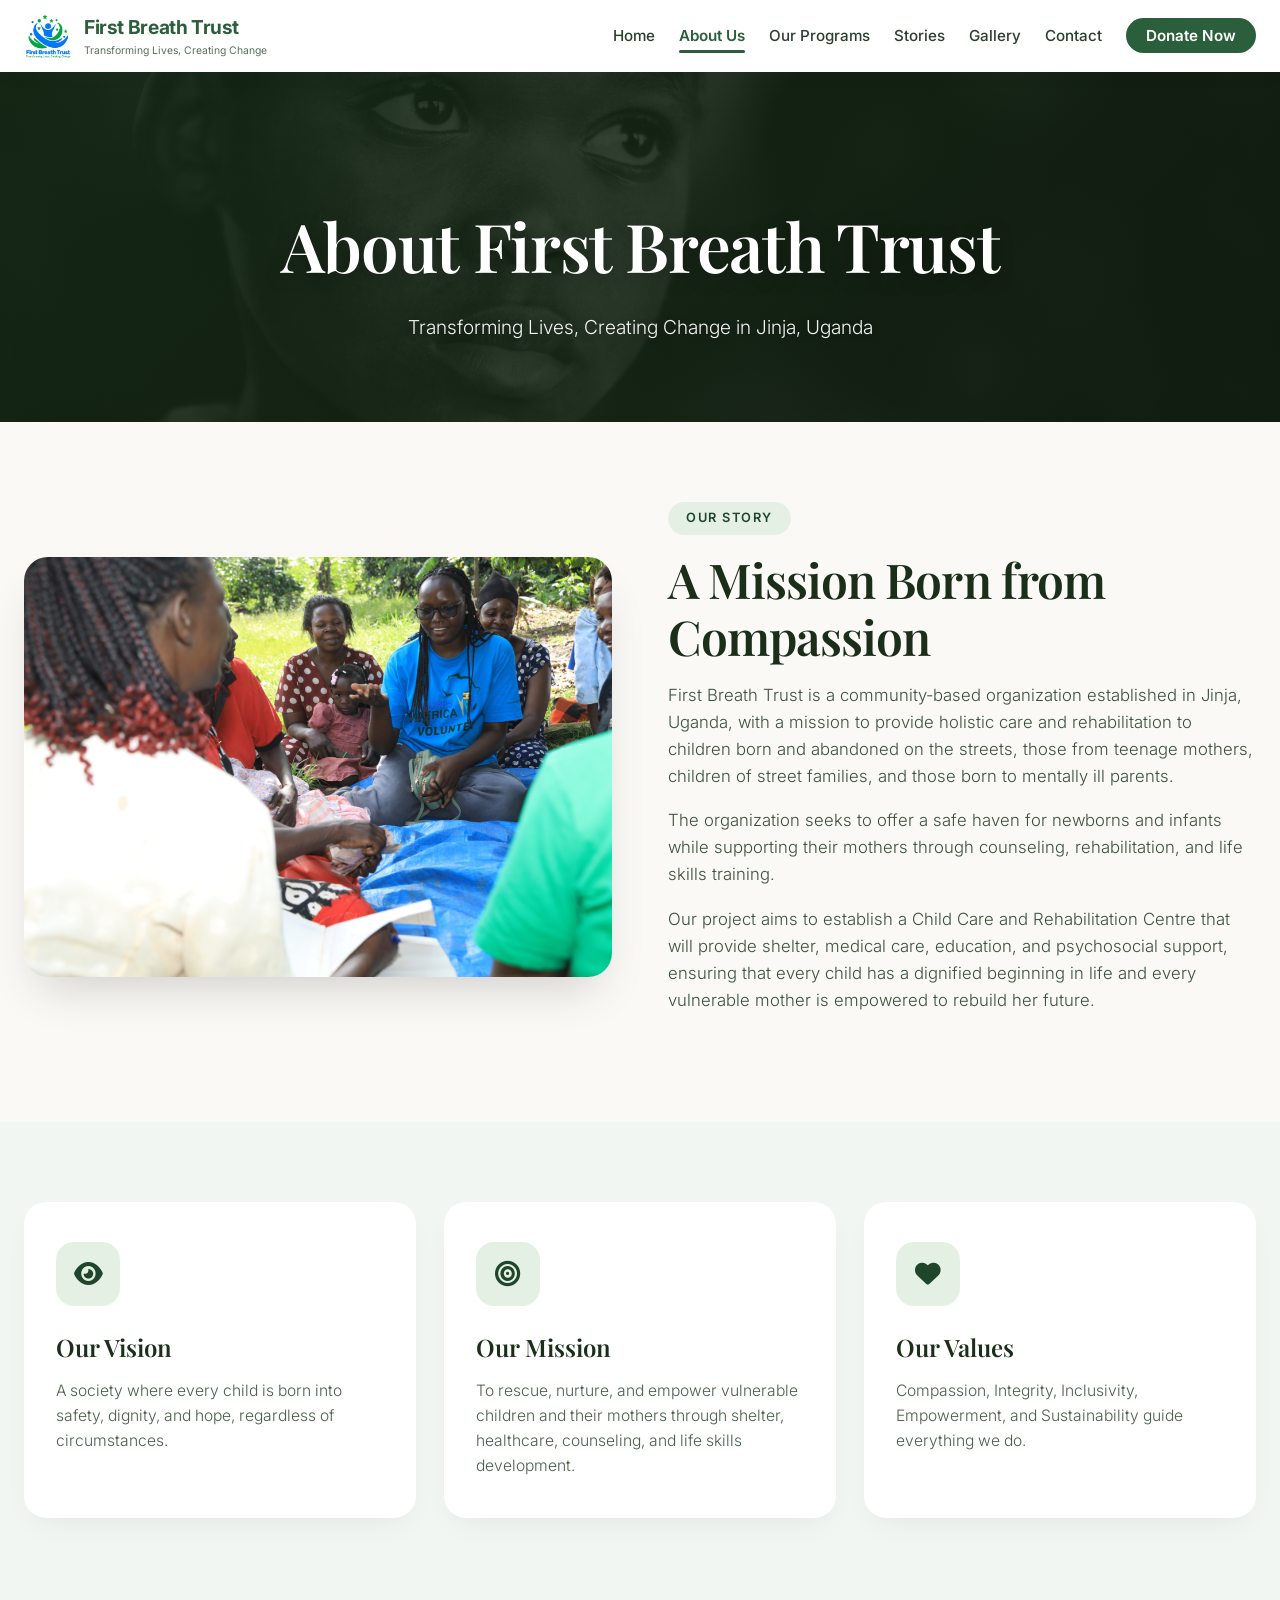
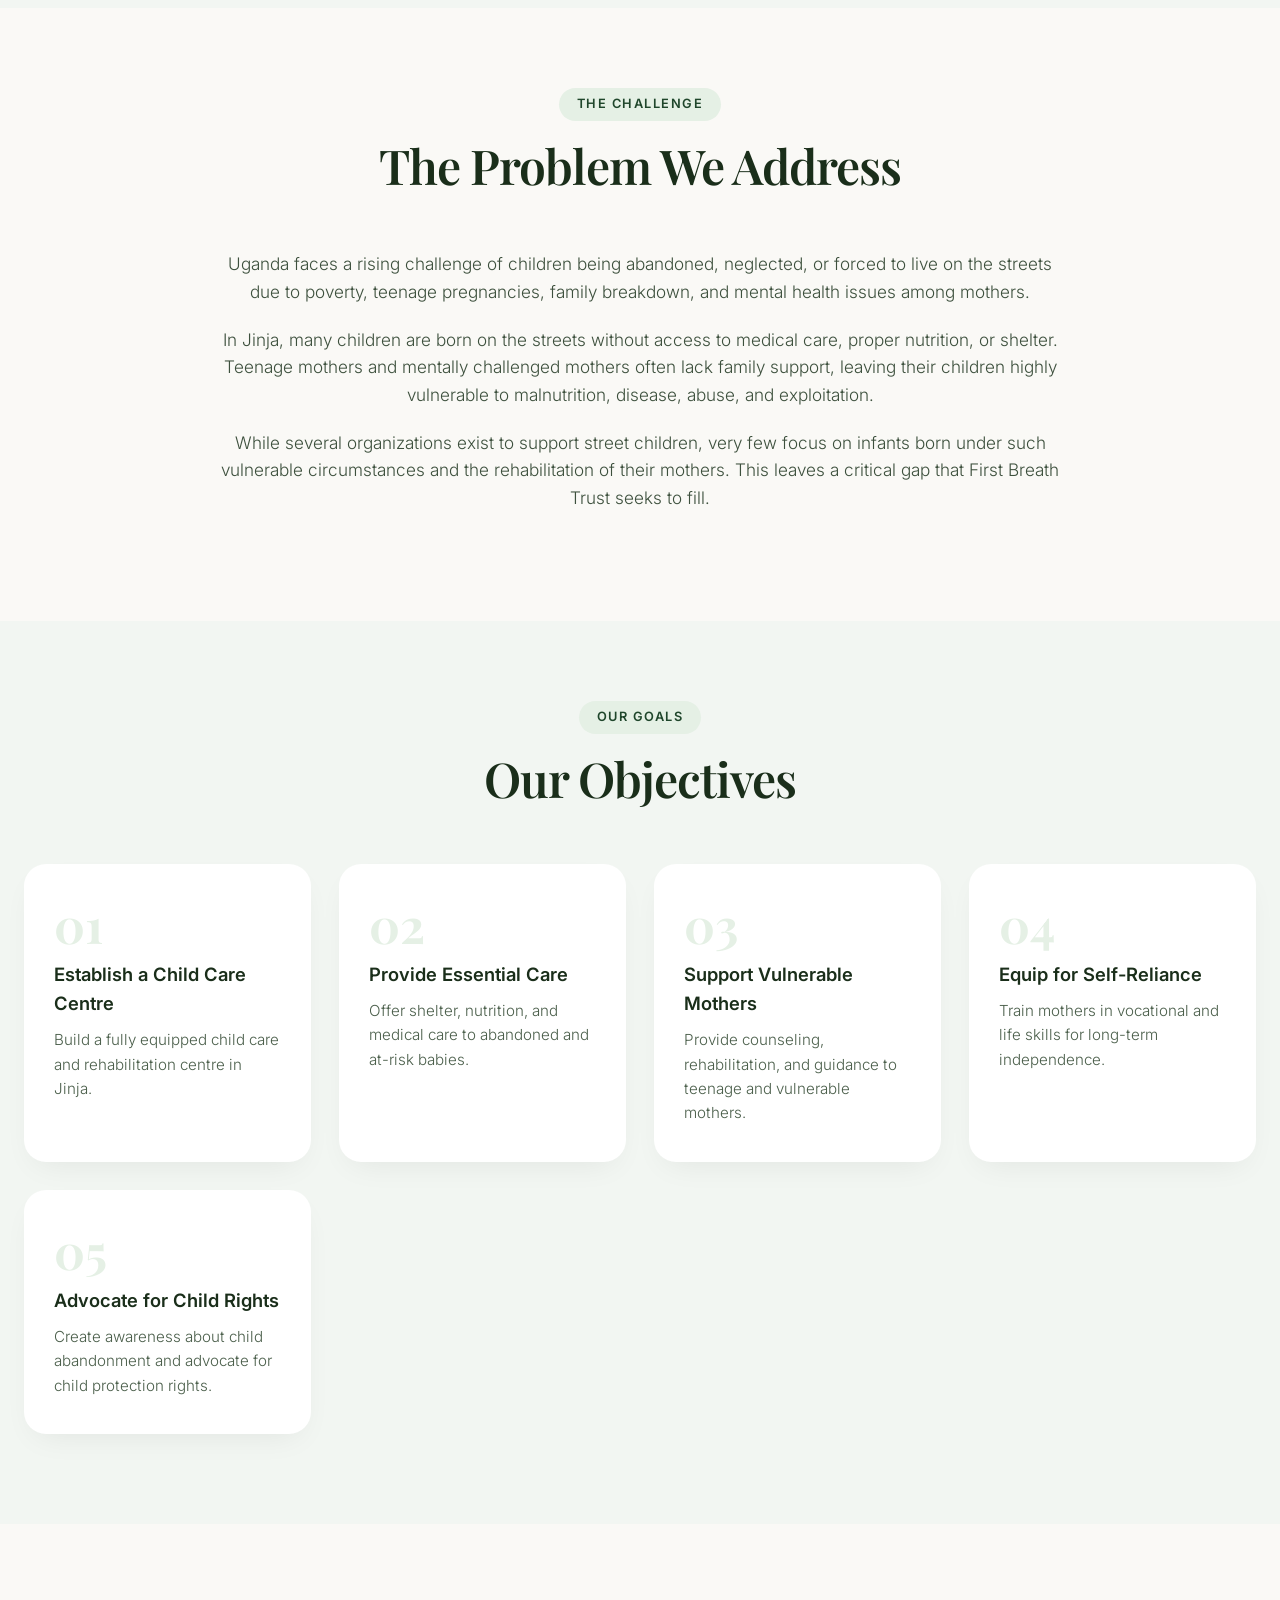
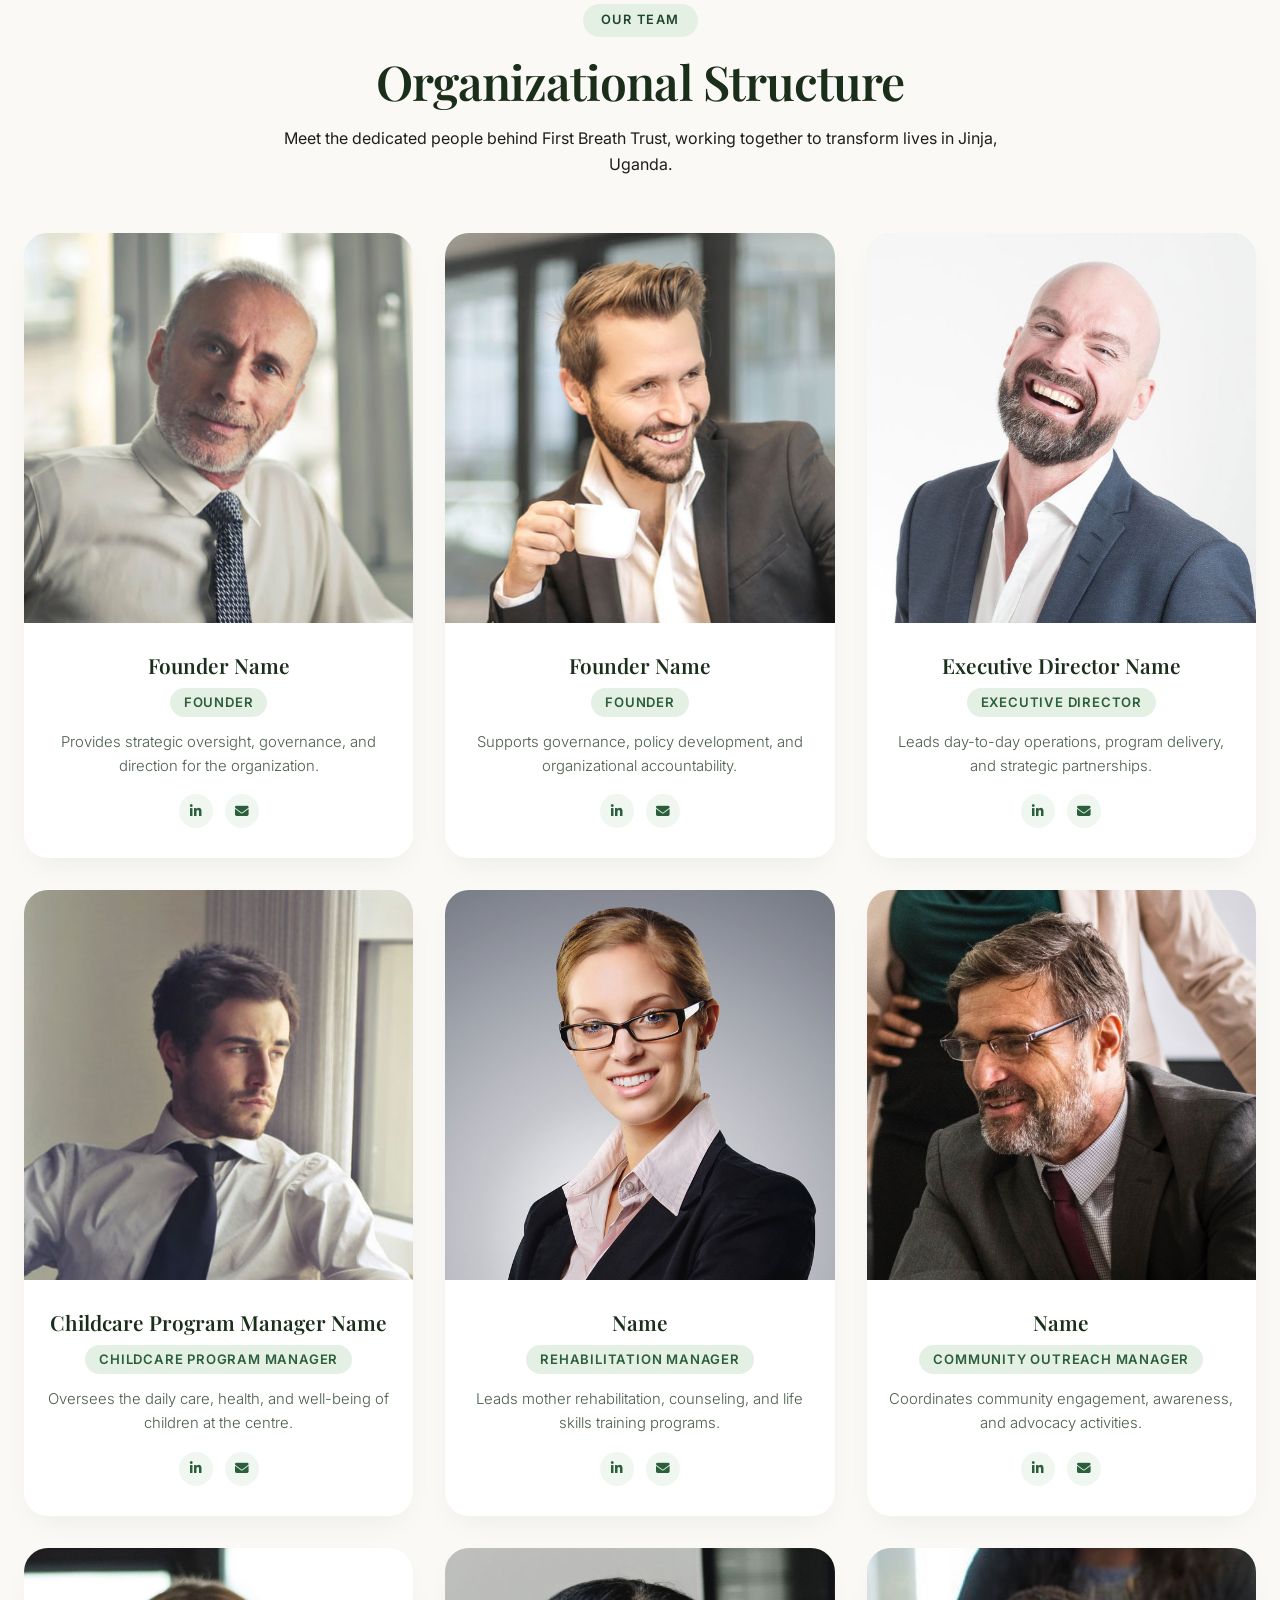
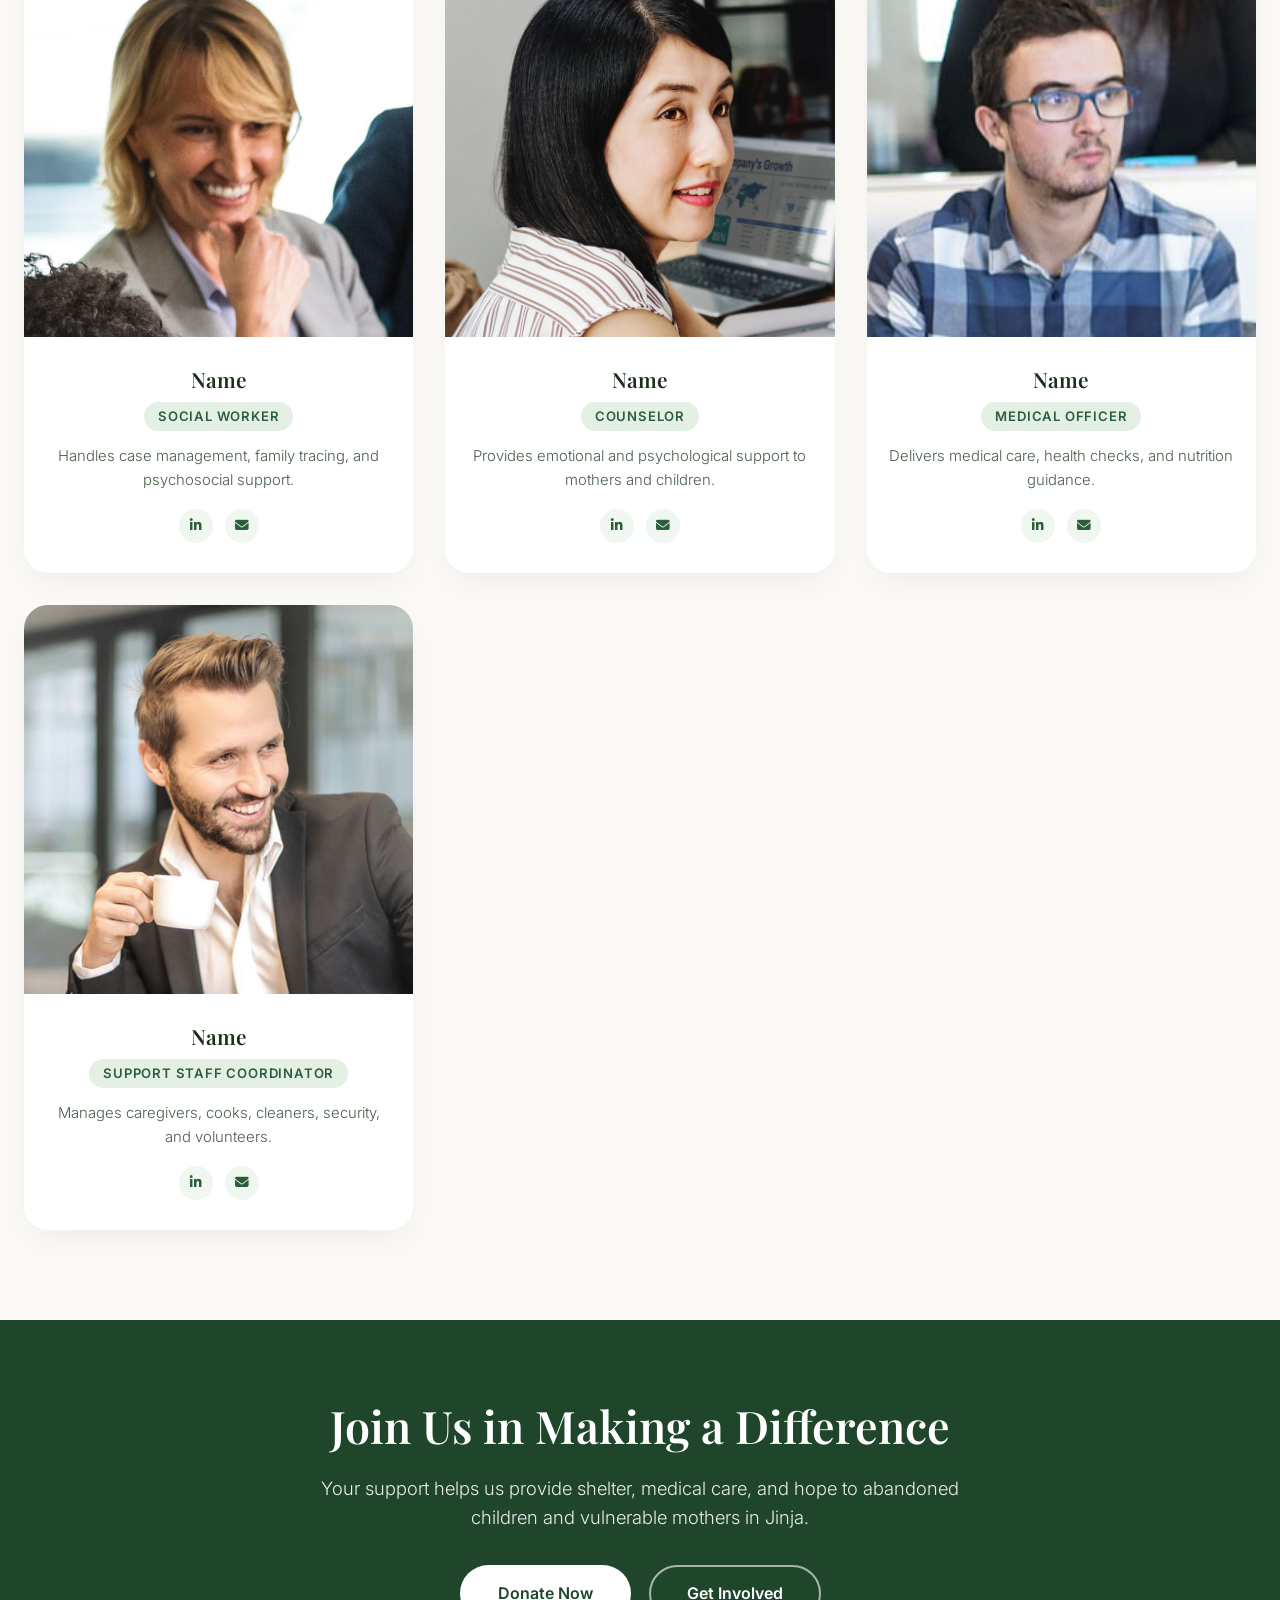
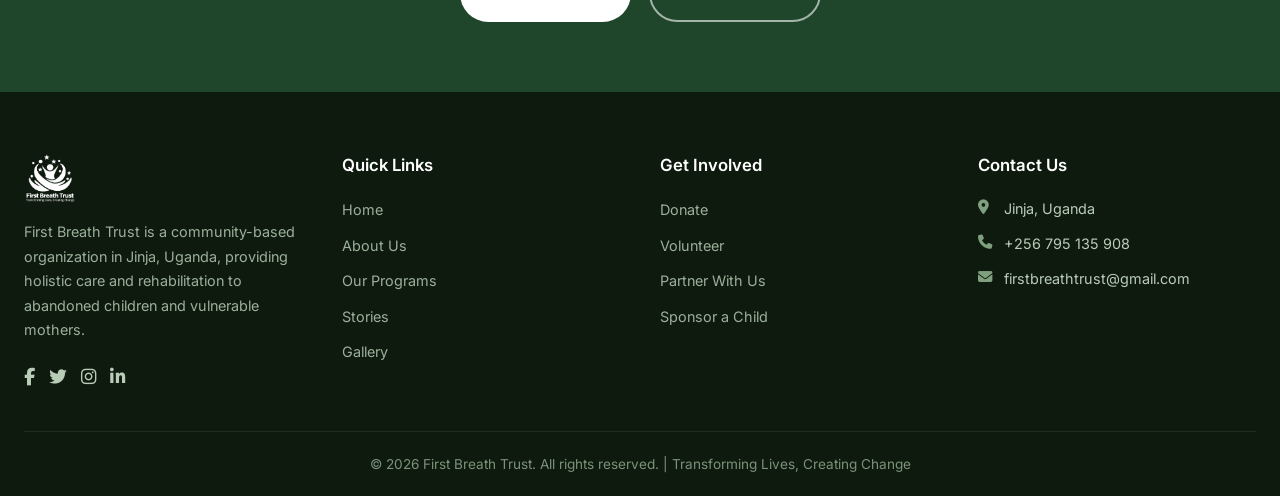
==== commit 0994e690: "f" ====
--- a/about.html
+++ b/about.html
@@ -1071,7 +1071,7 @@
                     <ul class="footer-contact">
                         <li><i class="fas fa-map-marker-alt"></i> Jinja, Uganda</li>
                         <li><i class="fas fa-phone"></i> +256 795 135 908</li>
-                        <li><i class="fas fa-envelope"></i> info@firstbreath trust.org</li>
+                        <li><i class="fas fa-envelope"></i> firstbreathtrust@gmail.com</li>
                     </ul>
                 </div>
             </div>
